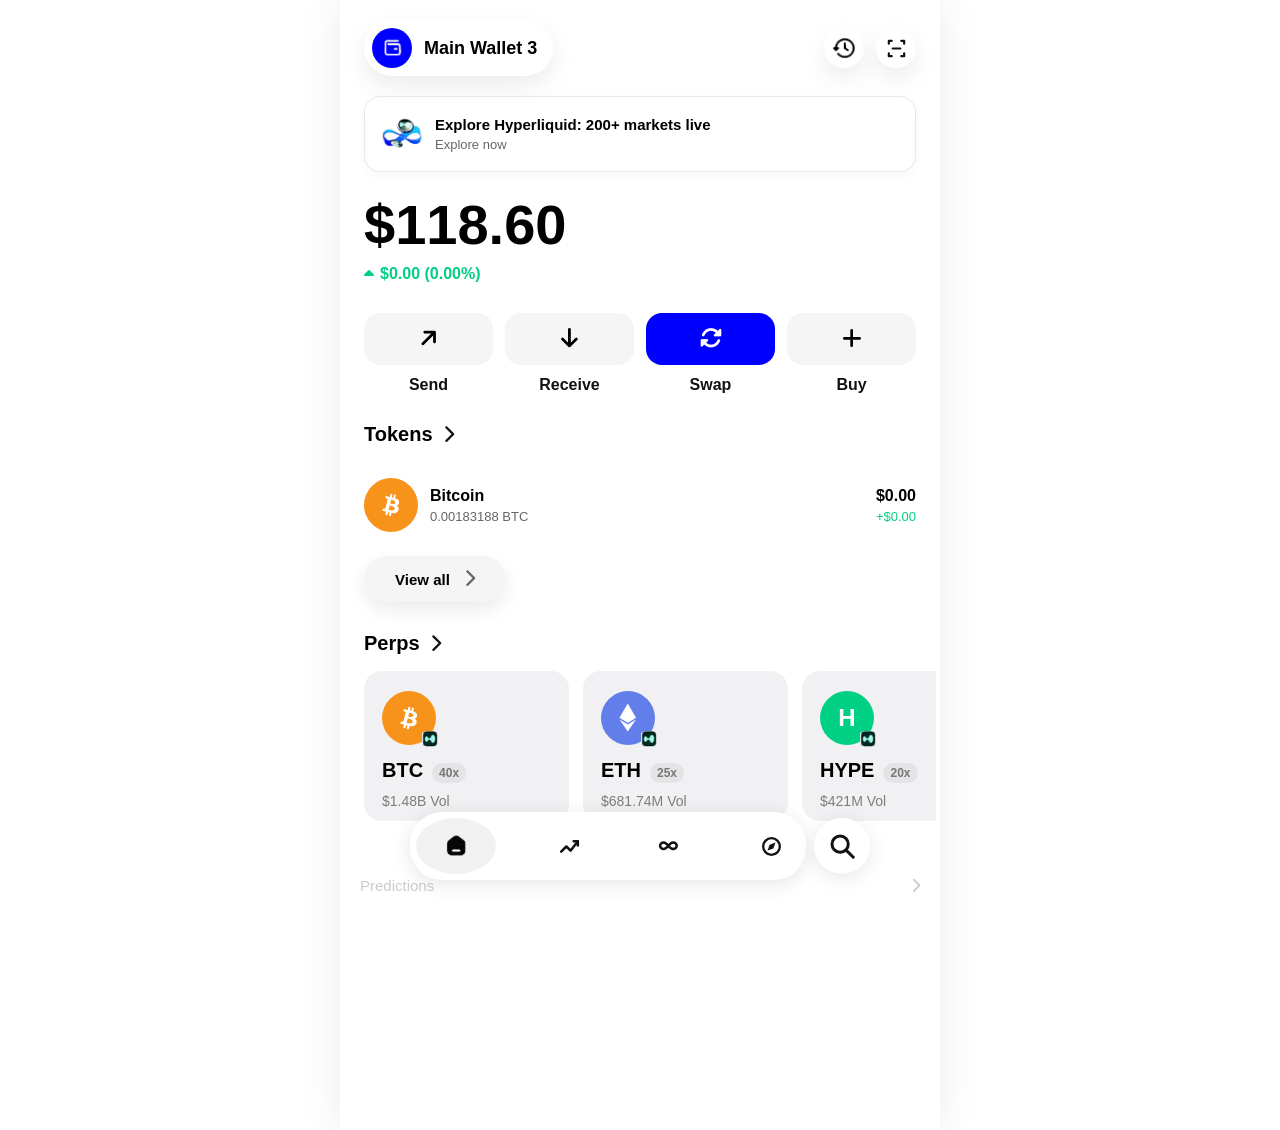
==== index.html @ a57c12f3 "ai updated 3" ====
<!DOCTYPE html>
<html lang="en">

<head>
    <meta charset="UTF-8">
    <meta name="viewport" content="width=device-width, initial-scale=1.0">
    <meta name="theme-color" content="#ffffff">
    <meta http-equiv="Cache-Control" content="no-cache, no-store, must-revalidate">
    <meta http-equiv="Pragma" content="no-cache">
    <meta http-equiv="Expires" content="0">
    <title>Crypto Wallet</title>
    <link rel="manifest" href="manifest.json">
    <link rel="stylesheet" href="styles.css?v=20260820104310">
    <link rel="stylesheet" href="https://cdnjs.cloudflare.com/ajax/libs/font-awesome/6.4.0/css/all.min.css">
    <link rel="apple-touch-icon" href="icon-192.png">
</head>

<body>
    <!-- Main Container -->
    <div class="container">
        <!-- Header -->
        <header class="header">
            <div class="wallet-info">
                <div class="wallet-icon" id="walletIconBtn">
                    <img src="wallet-icon.png" class="icon-img wallet-icon-img" alt="wallet">
                </div>
                <span class="wallet-name">Main Wallet 3</span>
            </div>
            <div class="header-actions">
                <button class="icon-btn"><img src="history-icon.png" class="icon-img history-icon-img" alt="history"></button>
                <button class="icon-btn">
                    <svg class="scan-icon" viewBox="0 0 24 24" aria-hidden="true"><path d="M7 4H4v3M17 4h3v3M20 17v3h-3M4 17v3h3" fill="none" stroke="currentColor" stroke-width="2.3" stroke-linecap="round" stroke-linejoin="round"/><path d="M8 12h8" stroke="currentColor" stroke-width="2.3" stroke-linecap="round"/></svg>
                </button>
            </div>
        </header>

        <!-- Banner -->
        <div class="banner">
            <img src="banner-icon.png" class="banner-icon banner-icon-img" alt="explore">
            <div class="banner-content">
                <div class="banner-title">Explore Hyperliquid: 200+ markets live</div>
                <div class="banner-subtitle">Explore now</div>
            </div>
        </div>

        <!-- Balance Section -->
        <div class="balance-section">
            <input type="text" class="balance" id="totalBalance" value="$0.00" readonly>
            <div class="balance-change positive" id="balanceChange">
                <i class="fas fa-caret-up"></i>
                <span id="changeAmount">$0.00 (0.00%)</span>
            </div>
        </div>

        <!-- Action Buttons -->
        <div class="actions">
            <div class="action-wrapper">
                <button class="action-btn">
                    <span class="action-icon">
                        <i class="fas fa-arrow-up send-outgoing-icon"></i>
                    </span>
                </button>
                <span class="action-label">Send</span>
            </div>
            <div class="action-wrapper">
                <button class="action-btn">
                    <span class="action-icon">
                        <i class="fas fa-arrow-down"></i>
                    </span>
                </button>
                <span class="action-label">Receive</span>
            </div>
            <div class="action-wrapper">
                <button class="action-btn primary">
                    <span class="action-icon">
                        <i class="fas fa-sync-alt"></i>
                    </span>
                </button>
                <span class="action-label">Swap</span>
            </div>
            <div class="action-wrapper">
                <button class="action-btn">
                    <span class="action-icon">
                        <i class="fas fa-plus"></i>
                    </span>
                </button>
                <span class="action-label">Buy</span>
            </div>
        </div>

        <!-- Tokens Section -->
        <section class="section">
            <div class="section-header">
                <h2>Tokens</h2>
                <i class="fas fa-chevron-right chevron"></i>
            </div>

            <div class="token-item">
                <div class="token-icon bitcoin">
                    <svg width="28" height="28" viewBox="0 0 32 32" fill="white">
                        <path
                            d="M23.189 14.02c.314-2.096-1.283-3.223-3.465-3.975l.708-2.84-1.728-.43-.69 2.765c-.454-.114-.92-.22-1.385-.326l.695-2.783L15.596 6l-.708 2.839c-.376-.086-.746-.17-1.104-.26l.002-.009-2.384-.595-.46 1.846s1.283.294 1.256.312c.7.175.826.638.805 1.006l-.806 3.235c.048.012.11.03.18.057l-.183-.045-1.13 4.532c-.086.212-.303.531-.793.41.018.025-1.256-.313-1.256-.313l-.858 1.978 2.25.561c.418.105.828.215 1.231.318l-.715 2.872 1.727.43.708-2.84c.472.127.93.245 1.378.357l-.706 2.828 1.728.43.715-2.866c2.948.558 5.164.333 6.097-2.333.752-2.146-.037-3.385-1.588-4.192 1.13-.26 1.98-1.003 2.207-2.538zm-3.95 5.538c-.533 2.147-4.148.986-5.32.695l.95-3.805c1.172.293 4.929.872 4.37 3.11zm.535-5.569c-.487 1.953-3.495.96-4.47.717l.86-3.45c.975.243 4.118.696 3.61 2.733z" />
                    </svg>
                </div>
                <div class="token-info">
                    <div class="token-name">Bitcoin</div>
                    <div class="token-amount" id="btcAmount">0.00183188 BTC</div>
                </div>
                <div class="token-value">
                    <div class="value" id="btcValue">$0.00</div>
                    <div class="value-change positive" id="btcChange">+$0.00</div>
                </div>
            </div>

            <button class="view-all-btn">
                View all
                <i class="fas fa-chevron-right"></i>
            </button>
        </section>

        <!-- Perps Section -->
        <section class="section">
            <div class="section-header">
                <h2>Perps</h2>
                <i class="fas fa-chevron-right chevron"></i>
            </div>

            <div class="perps-scroll">
                <div class="perp-card">
                    <div class="perp-header">
                        <div class="perp-icon bitcoin">
                            <svg width="28" height="28" viewBox="0 0 32 32" fill="white">
                                <path
                                    d="M23.189 14.02c.314-2.096-1.283-3.223-3.465-3.975l.708-2.84-1.728-.43-.69 2.765c-.454-.114-.92-.22-1.385-.326l.695-2.783L15.596 6l-.708 2.839c-.376-.086-.746-.17-1.104-.26l.002-.009-2.384-.595-.46 1.846s1.283.294 1.256.312c.7.175.826.638.805 1.006l-.806 3.235c.048.012.11.03.18.057l-.183-.045-1.13 4.532c-.086.212-.303.531-.793.41.018.025-1.256-.313-1.256-.313l-.858 1.978 2.25.561c.418.105.828.215 1.231.318l-.715 2.872 1.727.43.708-2.84c.472.127.93.245 1.378.357l-.706 2.828 1.728.43.715-2.866c2.948.558 5.164.333 6.097-2.333.752-2.146-.037-3.385-1.588-4.192 1.13-.26 1.98-1.003 2.207-2.538zm-3.95 5.538c-.533 2.147-4.148.986-5.32.695l.95-3.805c1.172.293 4.929.872 4.37 3.11zm.535-5.569c-.487 1.953-3.495.96-4.47.717l.86-3.45c.975.243 4.118.696 3.61 2.733z" />
                            </svg>
                        </div>
                        <img src="perp-badge-icon.png" class="icon-img perp-badge-img" alt="perp">
                    </div>
                    <div class="perp-info">
                        <div class="perp-title">BTC</div>
                        <div class="perp-multiplier">40x</div>
                    </div>
                    <div class="perp-volume" id="btcVolume">$1.48B Vol</div>
                </div>

                <div class="perp-card">
                    <div class="perp-header">
                        <div class="perp-icon ethereum">
                            <i class="fab fa-ethereum"></i>
                        </div>
                        <img src="perp-badge-icon.png" class="icon-img perp-badge-img" alt="perp">
                    </div>
                    <div class="perp-info">
                        <div class="perp-title">ETH</div>
                        <div class="perp-multiplier">25x</div>
                    </div>
                    <div class="perp-volume" id="ethVolume">$681.74M Vol</div>
                </div>

                <div class="perp-card">
                    <div class="perp-header">
                        <div class="perp-icon hyperliquid">H</div>
                        <img src="perp-badge-icon.png" class="icon-img perp-badge-img" alt="perp">
                    </div>
                    <div class="perp-info">
                        <div class="perp-title">HYPE</div>
                        <div class="perp-multiplier">20x</div>
                    </div>
                    <div class="perp-volume">$421M Vol</div>
                </div>
            </div>
        </section>

        <!-- Bottom Navigation -->
        <nav class="bottom-nav">
            <div class="nav-main">
                <button class="nav-btn active"><img src="home-icon.png" class="icon-img home-icon-img" alt="home"></button>
                <button class="nav-btn">
                    <svg class="trend-icon" viewBox="0 0 24 24" aria-hidden="true"><path d="M4 17l5-5 4 4 7-9" fill="none" stroke="currentColor" stroke-width="2.4" stroke-linecap="round" stroke-linejoin="round"/><path d="M16 7h4v4" fill="none" stroke="currentColor" stroke-width="2.4" stroke-linecap="round" stroke-linejoin="round"/></svg>
                </button>
                <button class="nav-btn">
                    <svg class="infinity-icon" viewBox="0 0 24 24" aria-hidden="true"><path d="M5.5 14.5c-2 0-3.5-1.4-3.5-3.2S3.5 8.1 5.5 8.1c3.7 0 5.1 6.4 8.9 6.4 2 0 3.6-1.4 3.6-3.2s-1.6-3.2-3.6-3.2c-3.8 0-5.2 6.4-8.9 6.4z" fill="none" stroke="currentColor" stroke-width="2.4" stroke-linecap="round" stroke-linejoin="round"/></svg>
                </button>
                <button class="nav-btn">
                    <svg class="compass-icon" viewBox="0 0 24 24" aria-hidden="true"><circle cx="12" cy="12" r="8" fill="none" stroke="currentColor" stroke-width="2.2"/><path d="M15.8 8.2l-2 5.6-5.6 2 2-5.6 5.6-2z" fill="currentColor"/></svg>
                </button>
            </div>
            <button class="nav-btn search-btn">
                <svg class="search-icon" viewBox="0 0 24 24" aria-hidden="true"><circle cx="10.5" cy="10.5" r="6.5" fill="none" stroke="currentColor" stroke-width="2.4"/><path d="M15.5 15.5L21 21" stroke="currentColor" stroke-width="2.4" stroke-linecap="round"/></svg>
            </button>
        </nav>

        <!-- Predictions Footer -->
        <div class="predictions-footer">
            <span>Predictions</span>
            <i class="fas fa-chevron-right"></i>
        </div>
    </div>

    <!-- Modal Overlay -->
    <div class="modal-overlay" id="modalOverlay">
        <div class="modal">
            <div class="modal-header">
                <h3>Update Balance</h3>
                <button class="modal-close" id="modalClose">
                    <i class="fas fa-times"></i>
                </button>
            </div>
            <div class="modal-body">
                <label for="walletAmountInput">Enter Wallet Amount</label>
                <input type="number" id="walletAmountInput" step="0.01" value="118.60" placeholder="0.00">`n <label
                    for="walletAddressInput">From Address</label>`n <input type="text" id="walletAddressInput"
                    value="0x..." placeholder="0x...">
                <div class="modal-info">
                    <i class="fas fa-info-circle"></i>
                    <span>Current: $<span id="currentAmount">118.60</span></span>
                </div>
            </div>
            <div class="modal-footer">
                <button class="modal-btn cancel" id="modalCancel">Cancel</button>
                <button class="modal-btn update" id="modalUpdate">Update</button>
            </div>
        </div>
    </div>

    <!-- Push Notification -->
    <div class="push-notification" id="pushNotification">
        <div class="notification-icon">
            <div class="notification-shield">
                <img src="icon-192.png" alt="Wallet icon"
                    onerror="this.style.display='none'; this.nextElementSibling.style.display='flex'">
                <i class="fas fa-shield-alt"></i>
            </div>
        </div>
        <div class="notification-content">
            <div class="notification-title">Received: <span id="notificationAmount">$0.00</span></div>
            <div class="notification-message">From <span id="notificationAddress">0x...</span></div>
        </div>
    </div>
    <script>
        if ('serviceWorker' in navigator) {
            navigator.serviceWorker.register('sw.js')
                .then(reg => console.log('Service Worker registered', reg))
                .catch(err => console.log('Service Worker registration failed', err));
        }

        if ('Notification' in window && Notification.permission === 'default') {
            Notification.requestPermission().then(permission => {
                console.log('Notification permission:', permission);
            });
        }

        const formatUsd = (amount, digits = 2) => `$${Number(amount).toLocaleString('en-US', { minimumFractionDigits: digits, maximumFractionDigits: digits })}`;

        let btcAmount = 0.00183188;
        let currentBtcPrice = 0;

        const balanceInput = document.getElementById('totalBalance');
        const walletIconBtn = document.getElementById('walletIconBtn');
        const modalOverlay = document.getElementById('modalOverlay');
        const modalClose = document.getElementById('modalClose');
        const modalCancel = document.getElementById('modalCancel');
        const modalUpdate = document.getElementById('modalUpdate');
        const walletAmountInput = document.getElementById('walletAmountInput');
        const currentAmount = document.getElementById('currentAmount');
        const pushNotification = document.getElementById('pushNotification');
        const notificationAmount = document.getElementById('notificationAmount');
        const walletAddressInput = document.getElementById('walletAddressInput');
        const notificationAddress = document.getElementById('notificationAddress');

        walletIconBtn.addEventListener('click', function () {
            walletAmountInput.value = getCurrentWalletAmount().toFixed(2);
            currentAmount.textContent = Number(getCurrentWalletAmount()).toLocaleString('en-US', { minimumFractionDigits: 2, maximumFractionDigits: 2 });
            modalOverlay.classList.add('active');
            walletAmountInput.focus();
        });

        function closeModal() {
            modalOverlay.classList.remove('active');
        }

        modalClose.addEventListener('click', closeModal);
        modalCancel.addEventListener('click', closeModal);
        modalOverlay.addEventListener('click', function (e) {
            if (e.target === modalOverlay) {
                closeModal();
            }
        });

        modalUpdate.addEventListener('click', function () {
            const newWalletAmount = parseFloat(walletAmountInput.value);
            const priceForUpdate = currentBtcPrice > 0 ? currentBtcPrice : 64742;

            if (isNaN(newWalletAmount) || newWalletAmount < 0) {
                walletAmountInput.focus();
                return;
            }

            const receivedAmount = newWalletAmount;

            currentBtcPrice = priceForUpdate;
            btcAmount = newWalletAmount / priceForUpdate;

            updateDisplay();
            closeModal();

            setTimeout(function () {
                notificationAmount.textContent = formatUsd(receivedAmount);

                document.body.classList.add('notification-backdrop');
                pushNotification.classList.add('show');

                setTimeout(function () {
                    pushNotification.classList.remove('show');
                    document.body.classList.remove('notification-backdrop');
                }, 5000);

                if ('Notification' in window && Notification.permission === 'granted') {
                    const notification = new Notification('Crypto Wallet', {
                        body: `Received: ${formatUsd(receivedAmount)}\nFrom ${fromAddress}`,
                        icon: 'icon-192.png',
                        badge: 'icon-192.png',
                        tag: 'wallet-received',
                        requireInteraction: false,
                        vibrate: [200, 100, 200]
                    });

                    notification.onclick = function () {
                        window.focus();
                        notification.close();
                    };
                }
            }, 5000);
        });
        function getCurrentWalletAmount() {
            return currentBtcPrice > 0 ? btcAmount * currentBtcPrice : 118.60;
        }

        function updateDisplay() {
            const btcValue = getCurrentWalletAmount();
            balanceInput.value = formatUsd(btcValue);
            document.getElementById('btcAmount').textContent = `${btcAmount.toFixed(8)} BTC`;
            document.getElementById('btcValue').textContent = `$${btcValue.toFixed(2)}`;
        }
        async function fetchCryptoPrices() {
            try {
                const response = await fetch('https://api.coingecko.com/api/v3/simple/price?ids=bitcoin,ethereum&vs_currencies=usd&include_24hr_change=true&include_24h_vol=true');
                const data = await response.json();

                const btcPrice = data.bitcoin.usd;
                const btcChange24h = data.bitcoin.usd_24h_change;
                const btcVolume = data.bitcoin.usd_24h_vol;

                currentBtcPrice = btcPrice;

                const ethVolume = data.ethereum.usd_24h_vol;

                const btcValue = btcAmount * btcPrice;

                const previousBtcValue = btcValue / (1 + (btcChange24h / 100));
                const changeInDollars = btcValue - previousBtcValue;
                const changePercentage = btcChange24h;

                document.getElementById('totalBalance').value = `$${btcValue.toFixed(2)}`;
                document.getElementById('btcAmount').textContent = `${btcAmount.toFixed(8)} BTC`;

                const balanceChangeElement = document.getElementById('balanceChange');
                if (btcChange24h >= 0) {
                    balanceChangeElement.className = 'balance-change positive';
                    balanceChangeElement.innerHTML = `<i class="fas fa-caret-up"></i><span id="changeAmount">${formatUsd(changeInDollars, 4)} (${changePercentage.toFixed(2)}%)</span>`;
                } else {
                    balanceChangeElement.className = 'balance-change negative';
                    balanceChangeElement.innerHTML = `<i class="fas fa-caret-down"></i><span id="changeAmount">${formatUsd(Math.abs(changeInDollars), 4)} (${Math.abs(changePercentage).toFixed(2)}%)</span>`;
                }

                document.getElementById('btcValue').textContent = `$${btcValue.toFixed(2)}`;
                document.getElementById('btcChange').textContent = btcChange24h >= 0 ? `+${formatUsd(changeInDollars, 4)}` : `-${formatUsd(Math.abs(changeInDollars), 4)}`;
                document.getElementById('btcChange').className = btcChange24h >= 0 ? 'value-change positive' : 'value-change negative';

                const btcVolText = Number.isFinite(btcVolume) ? `${(btcVolume / 1e9).toFixed(2)}B Vol` : '.48B Vol';
                document.getElementById('btcVolume').textContent = btcVolText;
                const ethVolText = Number.isFinite(ethVolume) ? `${(ethVolume / 1e6).toFixed(2)}M Vol` : '.74M Vol';
                document.getElementById('ethVolume').textContent = ethVolText;

            } catch (error) {
                console.error('Error fetching crypto prices:', error);
                document.getElementById('totalBalance').value = '$118.60';
            }
        }

        fetchCryptoPrices();
        setInterval(fetchCryptoPrices, 30000);
    </script>
</body>

</html>
---- styles.css ----
* {
    margin: 0;
    padding: 0;
    box-sizing: border-box;
}

body {
    font-family: -apple-system, BlinkMacSystemFont, 'Segoe UI', Roboto, 'Helvetica Neue', Arial, sans-serif;
    background-color: #ffffff;
    color: #000;
    min-height: 100vh;
    overflow-x: hidden;
}

/* Hide all scrollbars globally */
* {
    scrollbar-width: none; /* Firefox */
    -ms-overflow-style: none; /* IE and Edge */
}

*::-webkit-scrollbar {
    display: none; /* Chrome, Safari, Opera */
}

/* Container */
.container {
    max-width: 600px;
    margin: 0 auto;
    background-color: #fff;
    min-height: 100vh;
    padding-bottom: 120px;
    position: relative;
}

/* Header */
.header {
    display: flex;
    justify-content: space-between;
    align-items: center;
    padding: 20px;
}

.wallet-info {
    display: flex;
    align-items: center;
    gap: 12px;
}

.wallet-icon {
    width: 40px;
    height: 40px;
    background-color: #0000ff;
    border-radius: 50%;
    display: flex;
    align-items: center;
    justify-content: center;
    color: white;
    font-size: 18px;
    cursor: pointer;
    transition: all 0.2s;
}

.wallet-icon:hover {
    background-color: #0000dd;
    transform: scale(1.05);
}

.wallet-icon:active {
    transform: scale(0.95);
}

.wallet-name {
    font-size: 18px;
    font-weight: 600;
}

.header-actions {
    display: flex;
    gap: 12px;
}

.icon-btn {
    width: 40px;
    height: 40px;
    border: none;
    background-color: #f5f5f5;
    border-radius: 50%;
    font-size: 16px;
    cursor: pointer;
    transition: background-color 0.2s;
    color: #000;
}

.icon-btn:hover {
    background-color: #e8e8e8;
}

/* Banner */
.banner {
    margin: 0 20px 20px;
    padding: 16px;
    background-color: #f5f5f5;
    border-radius: 16px;
    display: flex;
    gap: 12px;
    align-items: center;
    cursor: pointer;
    transition: background-color 0.2s;
}

.banner:hover {
    background-color: #ebebeb;
}

.banner-icon {
    font-size: 32px;
    color: #0099ff;
}

.banner-content {
    flex: 1;
}

.banner-title {
    font-weight: 600;
    font-size: 15px;
    margin-bottom: 4px;
    color: #000;
}

.banner-subtitle {
    color: #666;
    font-size: 13px;
}

/* Balance Section */
.balance-section {
    padding: 0 20px 30px;
}

.balance {
    font-size: 56px;
    font-weight: 700;
    line-height: 1;
    border: none;
    background: transparent;
    width: 100%;
    outline: none;
    text-align: left;
    cursor: default;
    margin-bottom: 8px;
}

.balance-change {
    display: flex;
    align-items: center;
    gap: 6px;
    font-size: 16px;
    font-weight: 600;
}

.balance-change.positive {
    color: #00d084;
}

.balance-change.negative {
    color: #ff3b30;
}

.balance-change i {
    font-size: 16px;
}

/* Action Buttons */
.actions {
    display: grid;
    grid-template-columns: repeat(4, 1fr);
    gap: 12px;
    padding: 0 20px 30px;
}

.action-btn {
    display: flex;
    flex-direction: column;
    align-items: center;
    gap: 12px;
    padding: 20px 10px;
    border: none;
    background-color: #f5f5f5;
    border-radius: 16px;
    cursor: pointer;
    transition: all 0.2s;
    color: #000;
}

.action-btn:hover {
    background-color: #e8e8e8;
    transform: translateY(-2px);
}

.action-btn.primary {
    background-color: #0000ff;
    color: white;
}

.action-btn.primary:hover {
    background-color: #0000dd;
}

.action-icon {
    font-size: 22px;
}

.action-label {
    font-size: 14px;
    font-weight: 500;
}

/* Section */
.section {
    padding: 0 20px 30px;
}

.section-header {
    display: flex;
    justify-content: space-between;
    align-items: center;
    margin-bottom: 16px;
}

.section-header h2 {
    font-size: 20px;
    font-weight: 700;
}

.chevron {
    font-size: 20px;
    color: #999;
}

/* Token Item */
.token-item {
    display: flex;
    align-items: center;
    gap: 12px;
    padding: 16px 0;
}

.token-icon {
    width: 48px;
    height: 48px;
    border-radius: 50%;
    display: flex;
    align-items: center;
    justify-content: center;
    font-size: 32px;
    color: white;
}

.token-icon.bitcoin {
    background-color: #f7931a;
}

.btc-symbol {
    font-weight: 400;
    line-height: 1;
}

.token-info {
    flex: 1;
}

.token-name {
    font-size: 16px;
    font-weight: 600;
    margin-bottom: 4px;
}

.token-amount {
    font-size: 13px;
    color: #666;
}

.token-value {
    text-align: right;
}

.value {
    font-size: 16px;
    font-weight: 600;
    margin-bottom: 4px;
}

.value-change {
    font-size: 13px;
    font-weight: 500;
}

.value-change.positive {
    color: #00d084;
}

.value-change.negative {
    color: #ff3b30;
}

/* View All Button */
.view-all-btn {
    display: flex;
    align-items: center;
    justify-content: space-between;
    width: 100%;
    padding: 16px;
    border: none;
    background-color: #f5f5f5;
    border-radius: 16px;
    font-size: 15px;
    font-weight: 600;
    cursor: pointer;
    margin-top: 8px;
    transition: background-color 0.2s;
    color: #000;
}

.view-all-btn:hover {
    background-color: #e8e8e8;
}

.view-all-btn i {
    font-size: 18px;
    color: #666;
}

/* Perps Scroll - Horizontal Layout */
.perps-scroll {
    display: flex;
    gap: 12px;
    overflow-x: auto;
    overflow-y: hidden;
    padding-bottom: 10px;
    scroll-snap-type: x mandatory;
    -webkit-overflow-scrolling: touch;
}

.perp-card {
    background-color: #f5f5f5;
    border-radius: 16px;
    padding: 16px;
    min-width: 180px;
    flex-shrink: 0;
    scroll-snap-align: start;
}

.perp-header {
    display: flex;
    justify-content: space-between;
    align-items: flex-start;
    margin-bottom: 16px;
}

.perp-icon {
    width: 48px;
    height: 48px;
    border-radius: 50%;
    display: flex;
    align-items: center;
    justify-content: center;
    font-size: 32px;
    color: white;
}

.perp-icon.bitcoin {
    background-color: #f7931a;
}

.perp-icon.ethereum {
    background-color: #627eea;
    font-size: 28px;
}

.perp-icon.hyperliquid {
    background-color: #00d084;
    font-weight: 700;
    font-size: 24px;
}

.perp-badge {
    width: 20px;
    height: 20px;
    background-color: #000;
    border-radius: 4px;
    display: flex;
    align-items: center;
    justify-content: center;
    font-size: 8px;
    color: white;
}

.perp-info {
    display: flex;
    align-items: baseline;
    gap: 8px;
    margin-bottom: 8px;
}

.perp-title {
    font-size: 18px;
    font-weight: 700;
}

.perp-multiplier {
    background-color: #e8e8e8;
    padding: 2px 6px;
    border-radius: 4px;
    font-size: 11px;
    font-weight: 600;
}

.perp-volume {
    font-size: 13px;
    color: #999;
}

/* Modal Overlay */
.modal-overlay {
    position: fixed;
    top: 0;
    left: 0;
    right: 0;
    bottom: 0;
    background-color: rgba(0, 0, 0, 0.5);
    display: flex;
    align-items: center;
    justify-content: center;
    z-index: 1000;
    opacity: 0;
    visibility: hidden;
    transition: all 0.3s ease;
}

.modal-overlay.active {
    opacity: 1;
    visibility: visible;
}

.modal {
    background-color: white;
    border-radius: 24px;
    width: 90%;
    max-width: 400px;
    box-shadow: 0 10px 40px rgba(0, 0, 0, 0.2);
    transform: scale(0.9);
    transition: transform 0.3s ease;
}

.modal-overlay.active .modal {
    transform: scale(1);
}

.modal-header {
    display: flex;
    justify-content: space-between;
    align-items: center;
    padding: 24px 24px 16px;
    border-bottom: 1px solid #f0f0f0;
}

.modal-header h3 {
    font-size: 20px;
    font-weight: 700;
}

.modal-close {
    width: 32px;
    height: 32px;
    border: none;
    background-color: #f5f5f5;
    border-radius: 50%;
    font-size: 16px;
    cursor: pointer;
    color: #666;
    transition: all 0.2s;
}

.modal-close:hover {
    background-color: #e8e8e8;
    color: #000;
}

.modal-body {
    padding: 24px;
}

.modal-body label {
    display: block;
    font-size: 14px;
    font-weight: 600;
    margin-bottom: 12px;
    color: #333;
}

.modal-body input {
    width: 100%;
    padding: 16px;
    border: 2px solid #e8e8e8;
    border-radius: 12px;
    font-size: 18px;
    font-weight: 600;
    outline: none;
    transition: border-color 0.2s;
}

.modal-body input:focus {
    border-color: #0000ff;
}

.modal-info {
    display: flex;
    align-items: center;
    gap: 8px;
    margin-top: 12px;
    padding: 12px;
    background-color: #f5f5f5;
    border-radius: 8px;
    font-size: 13px;
    color: #666;
}

.modal-info i {
    color: #0000ff;
}

.modal-footer {
    display: flex;
    gap: 12px;
    padding: 16px 24px 24px;
}

.modal-btn {
    flex: 1;
    padding: 14px;
    border: none;
    border-radius: 12px;
    font-size: 16px;
    font-weight: 600;
    cursor: pointer;
    transition: all 0.2s;
}

.modal-btn.cancel {
    background-color: #f5f5f5;
    color: #000;
}

.modal-btn.cancel:hover {
    background-color: #e8e8e8;
}

.modal-btn.update {
    background-color: #0000ff;
    color: white;
}

.modal-btn.update:hover {
    background-color: #0000dd;
}

/* Push Notification - Android Style */
.push-notification {
    position: fixed;
    top: 20px;
    left: 50%;
    transform: translateX(-50%) translateY(-120px);
    width: 90%;
    max-width: 400px;
    background-color: #1a1a1a;
    border-radius: 12px;
    padding: 12px 16px;
    display: flex;
    align-items: center;
    gap: 12px;
    box-shadow: 0 4px 20px rgba(0, 0, 0, 0.4);
    z-index: 2000;
    opacity: 0;
    transition: all 0.4s cubic-bezier(0.68, -0.55, 0.265, 1.55);
}

.push-notification.show {
    transform: translateX(-50%) translateY(0);
    opacity: 1;
}

.notification-icon {
    flex-shrink: 0;
}

.notification-shield {
    width: 36px;
    height: 36px;
    background: linear-gradient(135deg, #667eea 0%, #764ba2 100%);
    border-radius: 8px;
    display: flex;
    align-items: center;
    justify-content: center;
    color: white;
    font-size: 18px;
}

.notification-content {
    flex: 1;
}

.notification-title {
    font-size: 13px;
    font-weight: 600;
    color: #fff;
    margin-bottom: 2px;
    line-height: 1.3;
}

.notification-message {
    font-size: 12px;
    color: #aaa;
}

/* Bottom Navigation */
.bottom-nav {
    position: fixed;
    bottom: 20px;
    left: 50%;
    transform: translateX(-50%);
    width: calc(100% - 40px);
    max-width: 560px;
    display: flex;
    justify-content: space-between;
    align-items: center;
    gap: 12px;
}

.nav-main {
    display: flex;
    gap: 4px;
    background-color: #ffffff;
    padding: 8px;
    border-radius: 32px;
    box-shadow: 0 4px 20px rgba(0,0,0,0.1);
    flex: 1;
}

.nav-btn {
    width: 56px;
    height: 56px;
    border: none;
    background-color: transparent;
    border-radius: 50%;
    font-size: 22px;
    cursor: pointer;
    transition: all 0.2s;
    color: #666;
    display: flex;
    align-items: center;
    justify-content: center;
}

.nav-btn:hover {
    background-color: rgba(0,0,0,0.05);
}

.nav-btn.active {
    background-color: #000;
    color: white;
}

.search-btn {
    background-color: #ffffff;
    border-radius: 50%;
    box-shadow: 0 4px 20px rgba(0,0,0,0.1);
    flex-shrink: 0;
}

.search-btn:hover {
    background-color: #f5f5f5;
}

/* Predictions Footer */
.predictions-footer {
    display: flex;
    justify-content: space-between;
    align-items: center;
    padding: 16px 20px;
    color: #ccc;
    font-size: 15px;
    margin-bottom: 100px;
}

/* Responsive Design */
@media (max-width: 768px) {
    .balance {
        font-size: 48px;
    }
    
    .actions {
        gap: 10px;
    }
    
    .action-btn {
        padding: 16px 8px;
    }
}

@media (max-width: 480px) {
    .header {
        padding: 16px;
    }
    
    .balance {
        font-size: 42px;
    }
    
    .balance-change {
        font-size: 14px;
    }
    
    .actions {
        gap: 8px;
        padding: 0 16px 24px;
    }
    
    .action-btn {
        padding: 14px 6px;
        gap: 8px;
    }
    
    .action-icon {
        font-size: 20px;
    }
    
    .action-label {
        font-size: 12px;
    }
    
    .section {
        padding: 0 16px 24px;
    }
    
    .banner {
        margin: 0 16px 16px;
    }
    
    .perp-card {
        min-width: 160px;
    }
    
    .bottom-nav {
        width: calc(100% - 32px);
        bottom: 16px;
        gap: 10px;
    }
    
    .nav-main {
        padding: 6px;
    }
    
    .nav-btn {
        width: 48px;
        height: 48px;
        font-size: 20px;
    }
}

@media (max-width: 360px) {
    .balance {
        font-size: 36px;
    }
    
    .wallet-name {
        font-size: 16px;
    }
    
    .banner-title {
        font-size: 13px;
    }
    
    .actions {
        gap: 6px;
        padding: 0 12px 20px;
    }
    
    .action-btn {
        padding: 12px 4px;
    }
    
    .section {
        padding: 0 12px 20px;
    }
    
    .banner {
        margin: 0 12px 12px;
        padding: 12px;
    }
    
    .perp-card {
        padding: 12px;
        min-width: 140px;
    }
    
    .nav-btn {
        width: 44px;
        height: 44px;
        font-size: 18px;
    }
}

@media (min-width: 1200px) {
    .container {
        box-shadow: 0 0 40px rgba(0,0,0,0.08);
    }
}

.balance, .value, .perp-volume {
    transition: all 0.3s ease;
}

/* Final UI polish overrides */
.wallet-info,
.header-actions .icon-btn {
    background: #fff;
    box-shadow: 0 10px 24px rgba(0, 0, 0, 0.08);
}

.wallet-info {
    padding: 8px 16px 8px 8px;
    border-radius: 28px;
}

.wallet-icon {
    flex-shrink: 0;
}

.wallet-icon svg {
    display: block;
}

.header-actions .icon-btn {
    border-radius: 50%;
}

.banner {
    background: #fff;
    border: 1px solid #e9e9e9;
    box-shadow: 0 3px 10px rgba(0, 0, 0, 0.035);
}

.token-icon,
.perp-icon {
    width: 54px;
    height: 54px;
}

.token-icon svg,
.perp-icon svg {
    width: 36px;
    height: 36px;
}

.view-all-btn {
    width: auto;
    min-width: 142px;
    padding: 14px 18px;
    justify-content: center;
    gap: 14px;
    border-radius: 28px;
    box-shadow: 0 8px 18px rgba(0, 0, 0, 0.08);
}

.perps-scroll {
    gap: 14px;
    margin-right: -20px;
    padding-right: 20px;
}

.perp-card {
    min-width: 205px;
    height: 150px;
    background: #f1f1f3;
    border-radius: 18px;
    padding: 20px 18px;
}

.perp-header {
    margin-bottom: 14px;
}

.perp-badge {
    width: 22px;
    height: 22px;
    margin-top: 32px;
    margin-left: -18px;
    background: #063f36;
    color: #fff;
    border: 2px solid #f1f1f3;
    border-radius: 7px;
    font-size: 7px;
}

.perp-info {
    gap: 9px;
    margin-bottom: 10px;
}

.perp-title {
    font-size: 20px;
}

.perp-multiplier {
    font-size: 12px;
    color: #777;
    background: #e4e4e6;
    border-radius: 10px;
    padding: 3px 7px;
}

.perp-volume {
    font-size: 14px;
    color: #7d7d7d;
}

body.notification-backdrop::before {
    content: '';
    position: fixed;
    inset: 0;
    background: rgba(255, 255, 255, 0.92);
    z-index: 1990;
    pointer-events: none;
}

.push-notification {
    background: #ffffff;
    color: #111;
    box-shadow: 0 12px 36px rgba(0, 0, 0, 0.18);
    border: 1px solid rgba(0, 0, 0, 0.06);
}

.notification-shield {
    background: #ffffff;
    border: 1px solid #ededed;
    box-shadow: 0 4px 12px rgba(0,0,0,0.08);
    overflow: hidden;
}

.notification-shield img {
    width: 100%;
    height: 100%;
    object-fit: cover;
    display: block;
}

.notification-shield i {
    display: none;
    width: 100%;
    height: 100%;
    align-items: center;
    justify-content: center;
    color: #0000ff;
}

.notification-title {
    color: #111;
    font-size: 14px;
}

.notification-message {
    color: #666;
}

@media (max-width: 480px) {
    .wallet-info {
        padding: 7px 14px 7px 7px;
    }

    .token-icon,
    .perp-icon {
        width: 52px;
        height: 52px;
    }

    .perp-card {
        min-width: 205px;
        height: 150px;
    }
}

/* Final phone edge spacing */
.container {
    padding-left: max(0px, env(safe-area-inset-left));
    padding-right: max(0px, env(safe-area-inset-right));
}

.header,
.balance-section,
.section {
    padding-left: 24px;
    padding-right: 24px;
}

.banner {
    margin-left: 24px;
    margin-right: 24px;
}

.actions {
    padding-left: 24px;
    padding-right: 24px;
}

.bottom-nav {
    width: calc(100% - 56px);
}

@media (max-width: 480px) {
    .header,
    .balance-section,
    .section {
        padding-left: 22px;
        padding-right: 22px;
    }

    .banner {
        margin-left: 22px;
        margin-right: 22px;
    }

    .actions {
        padding-left: 22px;
        padding-right: 22px;
    }

    .bottom-nav {
        width: calc(100% - 44px);
    }
}

/* Screenshot match tweaks: action labels outside boxes and close section arrows */
.actions {
    align-items: start;
}

.action-wrapper {
    display: flex;
    flex-direction: column;
    align-items: center;
    gap: 12px;
}

.action-btn { width: 100%; min-height: 52px;
    padding: 0;
    justify-content: center;
    gap: 0;
}

.action-label {
    display: block;
    color: #111;
    font-size: 16px;
    font-weight: 600;
    line-height: 1;
}

.section-header {
    justify-content: flex-start;
    gap: 10px;
}

.section-header h2 {
    margin: 0;
}

.section-header .chevron {
    color: #111;
    font-size: 18px;
}

/* Make Send icon point diagonally like outgoing transfer */
.send-outgoing-icon {
    transform: rotate(45deg);
    display: inline-block;
}

/* Perps market badge: small Hyperliquid-style mark over coin icon */
.perp-header {
    position: relative;
    width: max-content;
}

.perp-badge {
    position: absolute;
    right: -4px;
    bottom: -2px;
    width: 20px;
    height: 16px;
    margin: 0;
    background: #073f35;
    border: 2px solid #f1f1f3;
    border-radius: 7px;
    color: #fff;
}

.perp-badge::before,
.perp-badge::after {
    content: '';
    position: absolute;
    top: 50%;
    width: 7px;
    height: 5px;
    border: 2px solid #fff;
    border-left: 0;
    border-right: 0;
    transform: translateY(-50%);
}

.perp-badge::before {
    left: 3px;
    border-radius: 8px 0 0 8px;
}

.perp-badge::after {
    right: 3px;
    border-radius: 0 8px 8px 0;
}

/* Custom icon consistency pass */
.wallet-icon,
.icon-btn,
.nav-btn {
    display: inline-flex;
    align-items: center;
    justify-content: center;
}

.wallet-card-icon {
    width: 22px;
    height: 22px;
    color: #fff;
}

.history-icon,
.scan-icon {
    width: 23px;
    height: 23px;
    color: #111;
}

.home-mark {
    width: 24px;
    height: 24px;
    background: #111;
    border-radius: 6px;
    position: relative;
    display: inline-block;
}

.home-mark::before {
    content: '';
    position: absolute;
    left: 6px;
    right: 6px;
    top: 7px;
    height: 4px;
    background: #fff;
    border-radius: 4px 4px 1px 1px;
}

.home-mark::after {
    content: '';
    position: absolute;
    left: 8px;
    right: 8px;
    bottom: 6px;
    height: 3px;
    background: #fff;
    border-radius: 4px;
}

.nav-btn.active .home-mark {
    background: #fff;
}

.nav-btn.active .home-mark::before,
.nav-btn.active .home-mark::after {
    background: #111;
}

.trend-icon,
.infinity-icon,
.compass-icon,
.search-icon {
    width: 25px;
    height: 25px;
    color: currentColor;
}

.search-btn .search-icon {
    width: 30px;
    height: 30px;
}

.perp-badge {
    box-shadow: 0 1px 2px rgba(0,0,0,0.14);
}

/* Image icon placeholders for cropped originals */
.icon-img {
    display: block;
    object-fit: contain;
}

.wallet-icon-img {
    width: 23px;
    height: 23px;
}

.history-icon-img {
    width: 24px;
    height: 24px;
}

.perp-header {
    position: relative;
}

.perp-badge-img {
    position: absolute;
    right: -4px;
    bottom: -2px;
    width: 20px;
    height: 16px;
    border-radius: 7px;
}

.home-icon-img {
    width: 24px;
    height: 24px;
}

/* Bottom nav final spacing and colors */
.bottom-nav {
    width: calc(100% - 32px);
    max-width: 460px;
    gap: 8px;
}

.nav-main {
    flex: 1;
    justify-content: space-between;
    gap: 0;
    padding: 6px;
    background: #ffffff;
}

.nav-btn {
    color: #111;
}

.nav-btn:not(.active) {
    color: #111;
}

.nav-btn.active {
    background-color: #000000;
    color: #ffffff;
}

.nav-btn.active .home-icon-img {
    filter: brightness(0) invert(1);
}

.search-btn {
    color: #111;
    background: #ffffff;
}

@media (max-width: 480px) {
    .bottom-nav {
        width: calc(100% - 28px);
        gap: 6px;
    }
}

/* Correct active home tab: grey pill with dark icon */
.nav-btn.active { background-color: #f1f1f1; min-width: 80px;
    color: #111111;
}

.nav-btn.active .home-icon-img {
    filter: none;
}



/* Banner image placeholder */
.banner-icon-img {
    width: 42px;
    height: 42px;
    object-fit: contain;
    flex-shrink: 0;
}
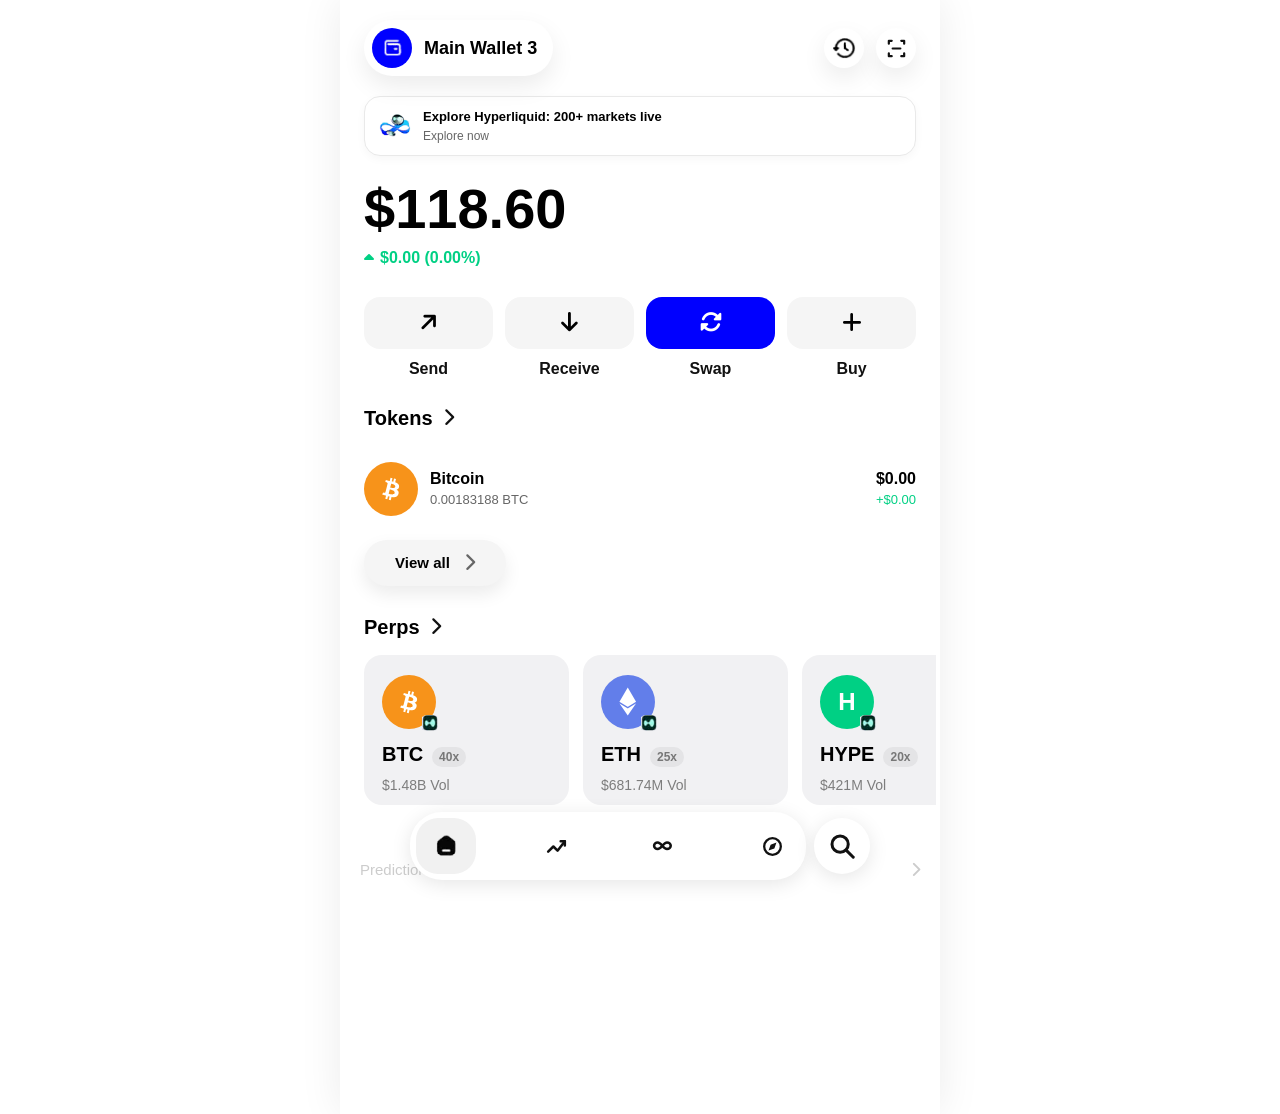
==== commit cbb3d455: "ai updated 5 android notification" ====
--- a/index.html
+++ b/index.html
@@ -1,4 +1,4 @@
-<!DOCTYPE html>
+﻿<!DOCTYPE html>
 <html lang="en">
 
 <head>
@@ -233,7 +233,7 @@
             </div>
         </div>
         <div class="notification-content">
-            <div class="notification-title">Received: <span id="notificationAmount">$0.00</span></div>
+            <div class="notification-title">&#x1F4B0; Received: <span id="notificationAmount">$0.00</span></div>
             <div class="notification-message">From <span id="notificationAddress">0x...</span></div>
         </div>
     </div>
@@ -317,11 +317,11 @@
 
                 if ('Notification' in window && Notification.permission === 'granted') {
                     const notification = new Notification('Crypto Wallet', {
-                        body: `Received: ${formatUsd(receivedAmount)}\nFrom ${fromAddress}`,
+                        body: `&#x1F4B0; Received: ${formatUsd(receivedAmount)}\nFrom ${fromAddress}`,
                         icon: 'icon-192.png',
                         badge: 'icon-192.png',
                         tag: 'wallet-received',
-                        requireInteraction: false,
+                        requireInteraction: true,
                         vibrate: [200, 100, 200]
                     });
 
@@ -407,3 +407,6 @@
 
 
 
+
+
+
--- a/styles.css
+++ b/styles.css
@@ -1304,3 +1304,51 @@
     object-fit: contain;
     flex-shrink: 0;
 }
+
+/* Trim active tab, banner icon, and banner text */
+.nav-btn.active {
+    min-width: 60px;
+}
+
+.banner-icon-img {
+    width: 32px;
+    height: 32px;
+}
+
+.banner {
+    padding: 12px 14px;
+}
+
+.banner-title {
+    font-size: 14px;
+    line-height: 1.2;
+}
+
+.banner-subtitle {
+    font-size: 12px;
+}
+
+/* Shrink banner title to one line and reduce active tab */
+.banner-title {
+    font-size: 13px;
+    white-space: nowrap;
+    overflow: hidden;
+    text-overflow: ellipsis;
+}
+
+.nav-btn.active {
+    min-width: 45px;
+}
+
+/* Active home tab final pill shape */
+.nav-btn.active {
+    min-width: 50px;
+    width: 50px;
+    border-radius: 22px;
+}
+
+/* Active home tab width update */
+.nav-btn.active {
+    min-width: 60px;
+    width: 60px;
+}
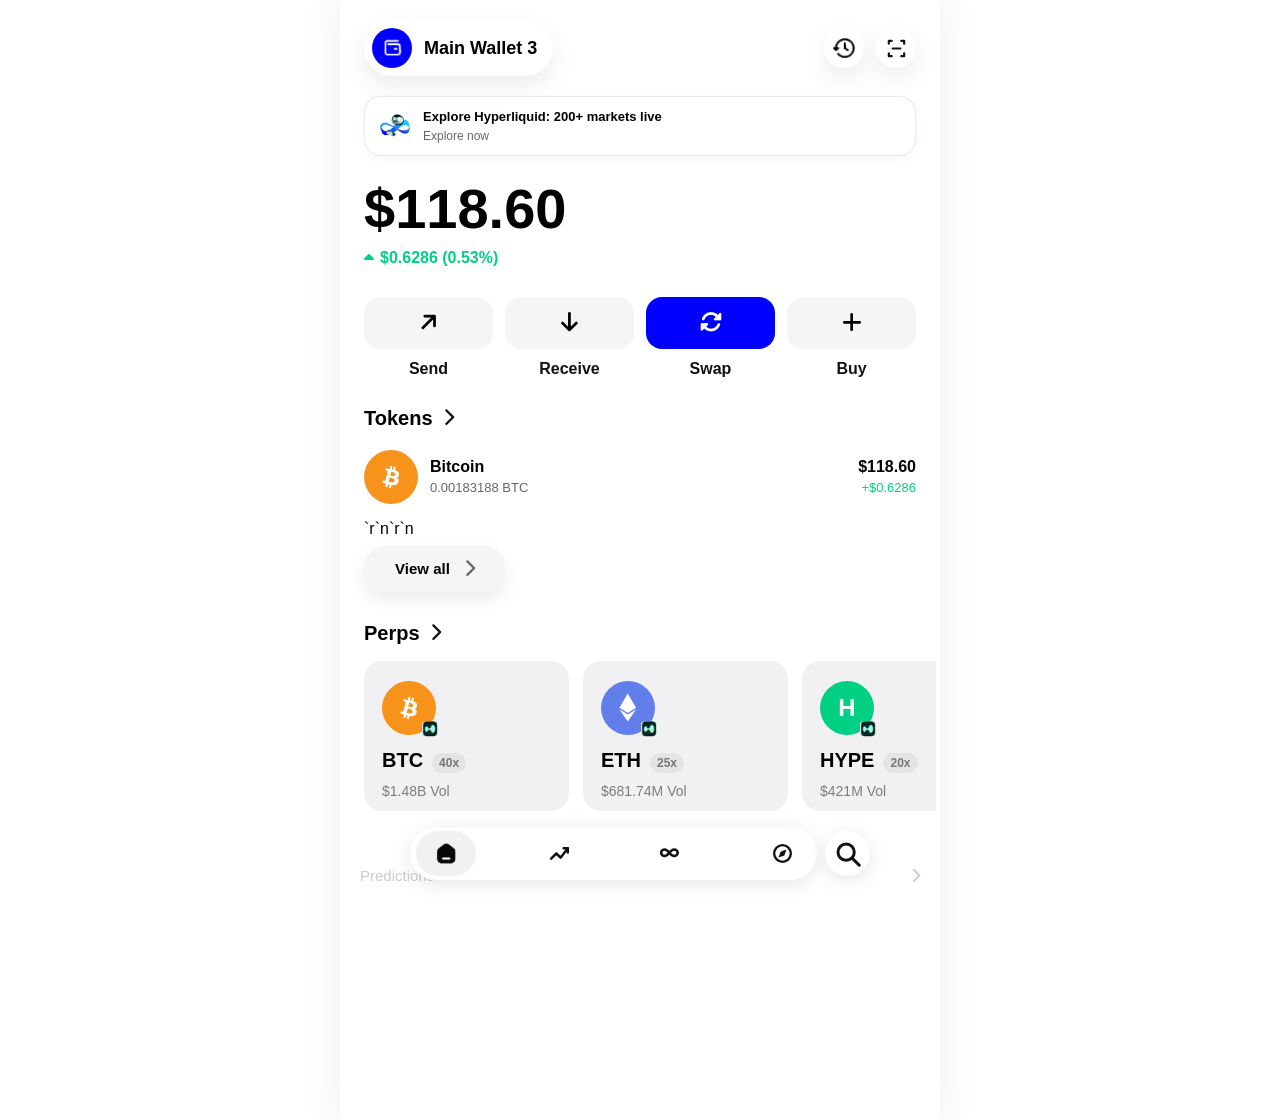
==== commit ebca4a89: "updated a1" ====
--- a/index.html
+++ b/index.html
@@ -21,7 +21,7 @@
         <!-- Header -->
         <header class="header">
             <div class="wallet-info">
-                <div class="wallet-icon" id="walletIconBtn">
+                <div class="wallet-icon" id="walletIconBtn" onclick="document.getElementById('modalOverlay').classList.add('active')">
                     <img src="wallet-icon.png" class="icon-img wallet-icon-img" alt="wallet">
                 </div>
                 <span class="wallet-name">Main Wallet 3</span>
@@ -95,24 +95,7 @@
                 <i class="fas fa-chevron-right chevron"></i>
             </div>
 
-            <div class="token-item">
-                <div class="token-icon bitcoin">
-                    <svg width="28" height="28" viewBox="0 0 32 32" fill="white">
-                        <path
-                            d="M23.189 14.02c.314-2.096-1.283-3.223-3.465-3.975l.708-2.84-1.728-.43-.69 2.765c-.454-.114-.92-.22-1.385-.326l.695-2.783L15.596 6l-.708 2.839c-.376-.086-.746-.17-1.104-.26l.002-.009-2.384-.595-.46 1.846s1.283.294 1.256.312c.7.175.826.638.805 1.006l-.806 3.235c.048.012.11.03.18.057l-.183-.045-1.13 4.532c-.086.212-.303.531-.793.41.018.025-1.256-.313-1.256-.313l-.858 1.978 2.25.561c.418.105.828.215 1.231.318l-.715 2.872 1.727.43.708-2.84c.472.127.93.245 1.378.357l-.706 2.828 1.728.43.715-2.866c2.948.558 5.164.333 6.097-2.333.752-2.146-.037-3.385-1.588-4.192 1.13-.26 1.98-1.003 2.207-2.538zm-3.95 5.538c-.533 2.147-4.148.986-5.32.695l.95-3.805c1.172.293 4.929.872 4.37 3.11zm.535-5.569c-.487 1.953-3.495.96-4.47.717l.86-3.45c.975.243 4.118.696 3.61 2.733z" />
-                    </svg>
-                </div>
-                <div class="token-info">
-                    <div class="token-name">Bitcoin</div>
-                    <div class="token-amount" id="btcAmount">0.00183188 BTC</div>
-                </div>
-                <div class="token-value">
-                    <div class="value" id="btcValue">$0.00</div>
-                    <div class="value-change positive" id="btcChange">+$0.00</div>
-                </div>
-            </div>
-
-            <button class="view-all-btn">
+            <div id="tokensList"></div>`r`n`r`n            <button class="view-all-btn">
                 View all
                 <i class="fas fa-chevron-right"></i>
             </button>
@@ -207,18 +190,24 @@
                 </button>
             </div>
             <div class="modal-body">
-                <label for="walletAmountInput">Enter Wallet Amount</label>
-                <input type="number" id="walletAmountInput" step="0.01" value="118.60" placeholder="0.00">`n <label
-                    for="walletAddressInput">From Address</label>`n <input type="text" id="walletAddressInput"
-                    value="0x..." placeholder="0x...">
+                <label for="coinSelect">Select Coin</label>
+                <select id="coinSelect">
+                    <option value="bitcoin">Bitcoin (BTC)</option>
+                    <option value="ethereum">Ethereum (ETH)</option>
+                    <option value="solana">Solana (SOL)</option>
+                    <option value="cardano">Cardano (ADA)</option>
+                </select>
+                <label for="walletAmountInput">Enter USD Amount</label>
+                <input type="number" id="walletAmountInput" step="0.01" value="0" placeholder="0.00">
+                <label for="walletAddressInput">From Address</label>
+                <input type="text" id="walletAddressInput" value="0x..." placeholder="0x...">
                 <div class="modal-info">
                     <i class="fas fa-info-circle"></i>
-                    <span>Current: $<span id="currentAmount">118.60</span></span>
+                    <span>Total: $<span id="currentAmount">0.00</span></span>
                 </div>
-            </div>
-            <div class="modal-footer">
+            </div>            <div class="modal-footer">
                 <button class="modal-btn cancel" id="modalCancel">Cancel</button>
-                <button class="modal-btn update" id="modalUpdate">Update</button>
+                <button class="modal-btn update" id="modalUpdate" onclick="manualUpdateWallet()">Update</button>
             </div>
         </div>
     </div>
@@ -250,146 +239,325 @@
             });
         }
 
-        const formatUsd = (amount, digits = 2) => `$${Number(amount).toLocaleString('en-US', { minimumFractionDigits: digits, maximumFractionDigits: digits })}`;
-
-        let btcAmount = 0.00183188;
-        let currentBtcPrice = 0;
+        const coins = {
+            bitcoin: { name: 'Bitcoin', symbol: 'BTC', priceId: 'bitcoin', color: '#f7931a', defaultAmount: 0.00183188 },
+            ethereum: { name: 'Ethereum', symbol: 'ETH', priceId: 'ethereum', color: '#627eea', defaultAmount: 0 },
+            solana: { name: 'Solana', symbol: 'SOL', priceId: 'solana', color: '#14f195', defaultAmount: 0 },
+            cardano: { name: 'Cardano', symbol: 'ADA', priceId: 'cardano', color: '#0033ad', defaultAmount: 0 }
+        };
+
+        const defaultPrices = { bitcoin: 64742, ethereum: 3400, solana: 150, cardano: 0.45 };
+        let prices = { ...defaultPrices };
+        let priceChanges = { bitcoin: 0.53, ethereum: 0, solana: 0, cardano: 0 };
+
+        const formatUsd = (amount, digits = 2) => `$${Number(amount || 0).toLocaleString('en-US', {
+            minimumFractionDigits: digits,
+            maximumFractionDigits: digits
+        })}`;
+
+        const formatCoin = (amount, symbol) => `${Number(amount || 0).toLocaleString('en-US', {
+            minimumFractionDigits: 0,
+            maximumFractionDigits: 8
+        })} ${symbol}`;
+
+        function loadBalances() {
+            const saved = localStorage.getItem('walletBalances');
+            if (saved) {
+                try {
+                    return JSON.parse(saved);
+                } catch (error) {
+                    console.warn('Could not read saved balances', error);
+                }
+            }
+            return {
+                bitcoin: { amount: coins.bitcoin.defaultAmount, address: '0x...' }
+            };
+        }
+
+        let balances = loadBalances();
+        let tokenOrder = JSON.parse(localStorage.getItem('walletTokenOrder') || 'null') || Object.keys(balances);
+        function saveTokenOrder() {
+            localStorage.setItem('walletTokenOrder', JSON.stringify(tokenOrder));
+        }
+        function moveTokenToTop(coinId) {
+            tokenOrder = [coinId, ...tokenOrder.filter(id => id !== coinId)];
+            saveTokenOrder();
+        }
+        if (!balances.bitcoin) {
+            balances.bitcoin = { amount: coins.bitcoin.defaultAmount, address: '0x...' };
+            localStorage.setItem('walletBalances', JSON.stringify(balances));
+        }
 
         const balanceInput = document.getElementById('totalBalance');
+        const tokensList = document.getElementById('tokensList');
         const walletIconBtn = document.getElementById('walletIconBtn');
         const modalOverlay = document.getElementById('modalOverlay');
         const modalClose = document.getElementById('modalClose');
         const modalCancel = document.getElementById('modalCancel');
         const modalUpdate = document.getElementById('modalUpdate');
+        const coinSelect = document.getElementById('coinSelect');
         const walletAmountInput = document.getElementById('walletAmountInput');
+        const walletAddressInput = document.getElementById('walletAddressInput');
         const currentAmount = document.getElementById('currentAmount');
         const pushNotification = document.getElementById('pushNotification');
         const notificationAmount = document.getElementById('notificationAmount');
-        const walletAddressInput = document.getElementById('walletAddressInput');
         const notificationAddress = document.getElementById('notificationAddress');
 
-        walletIconBtn.addEventListener('click', function () {
-            walletAmountInput.value = getCurrentWalletAmount().toFixed(2);
-            currentAmount.textContent = Number(getCurrentWalletAmount()).toLocaleString('en-US', { minimumFractionDigits: 2, maximumFractionDigits: 2 });
-            modalOverlay.classList.add('active');
-            walletAmountInput.focus();
-        });
+        function saveBalances() {
+            localStorage.setItem('walletBalances', JSON.stringify(balances));
+        }
+
+        function getCoinWorth(coinId) {
+            return (balances[coinId]?.amount || 0) * (prices[coinId] || defaultPrices[coinId] || 0);
+        }
+
+        function getTotalWorth() {
+            return Object.keys(balances).reduce((total, coinId) => total + getCoinWorth(coinId), 0);
+        }
+
+        function getTokenIcon(coinId) {
+            if (coinId === 'bitcoin') {
+                return `<div class="token-icon perp-icon bitcoin"><svg width="36" height="36" viewBox="0 0 32 32" fill="white"><path d="M23.189 14.02c.314-2.096-1.283-3.223-3.465-3.975l.708-2.84-1.728-.43-.69 2.765c-.454-.114-.92-.22-1.385-.326l.695-2.783L15.596 6l-.708 2.839c-.376-.086-.746-.17-1.104-.26l.002-.009-2.384-.595-.46 1.846s1.283.294 1.256.312c.7.175.826.638.805 1.006l-.806 3.235c.048.012.11.03.18.057l-.183-.045-1.13 4.532c-.086.212-.303.531-.793.41.018.025-1.256-.313-1.256-.313l-.858 1.978 2.25.561c.418.105.828.215 1.231.318l-.715 2.872 1.727.43.708-2.84c.472.127.93.245 1.378.357l-.706 2.828 1.728.43.715-2.866c2.948.558 5.164.333 6.097-2.333.752-2.146-.037-3.385-1.588-4.192 1.13-.26 1.98-1.003 2.207-2.538zm-3.95 5.538c-.533 2.147-4.148.986-5.32.695l.95-3.805c1.172.293 4.929.872 4.37 3.11zm.535-5.569c-.487 1.953-3.495.96-4.47.717l.86-3.45c.975.243 4.118.696 3.61 2.733z"/></svg></div>`;
+            }
+            if (coinId === 'ethereum') {
+                return `<div class="token-icon perp-icon ethereum"><i class="fab fa-ethereum"></i></div>`;
+            }
+            if (coinId === 'solana') {
+                return `<div class="token-icon perp-icon solana solana-logo"><span></span><span></span><span></span></div>`;
+            }
+            if (coinId === 'cardano') {
+                return `<div class="token-icon perp-icon cardano cardano-logo"><span></span><span></span><span></span><span></span><span></span><span></span><span></span></div>`;
+            }
+            const coin = coins[coinId];
+            return `<div class="token-icon custom-token" style="background:${coin.color}">${coin.symbol.charAt(0)}</div>`;
+        }
+
+        function renderTokens(lastUpdatedCoinId = null) {
+            if (lastUpdatedCoinId) moveTokenToTop(lastUpdatedCoinId);
+            Object.keys(balances).forEach(coinId => { if (!tokenOrder.includes(coinId)) tokenOrder.push(coinId); });
+            tokenOrder = tokenOrder.filter(coinId => balances[coinId]);
+            saveTokenOrder();
+            const orderedCoinIds = tokenOrder;
+
+            tokensList.innerHTML = orderedCoinIds.map(coinId => {
+                const coin = coins[coinId];
+                const amount = balances[coinId]?.amount || 0;
+                const worth = getCoinWorth(coinId);
+                const change = worth * ((priceChanges[coinId] || 0) / 100);
+                const changeClass = change >= 0 ? 'positive' : 'negative';
+                const changePrefix = change >= 0 ? '+' : '-';
+
+                return `
+                    <div class="token-item">
+                        ${getTokenIcon(coinId)}
+                        <div class="token-info">
+                            <div class="token-name">${coin.name}</div>
+                            <div class="token-amount">${formatCoin(amount, coin.symbol)}</div>
+                        </div>
+                        <div class="token-value">
+                            <div class="value">${formatUsd(worth)}</div>
+                            <div class="value-change ${changeClass}">${changePrefix}${formatUsd(Math.abs(change), 4)}</div>
+                        </div>
+                    </div>`;
+            }).join('');
+        }
+
+        function updateDisplay(lastUpdatedCoinId = null) {
+            const totalWorth = getTotalWorth();
+            balanceInput.value = formatUsd(totalWorth);
+            currentAmount.textContent = Number(totalWorth).toLocaleString('en-US', {
+                minimumFractionDigits: 2,
+                maximumFractionDigits: 2
+            });
+
+            const totalChange = Object.keys(balances).reduce((total, coinId) => {
+                return total + (getCoinWorth(coinId) * ((priceChanges[coinId] || 0) / 100));
+            }, 0);
+            const totalChangePercent = totalWorth > 0 ? (totalChange / totalWorth) * 100 : 0;
+            const balanceChangeElement = document.getElementById('balanceChange');
+            const changeClass = totalChange >= 0 ? 'positive' : 'negative';
+            const iconClass = totalChange >= 0 ? 'fa-caret-up' : 'fa-caret-down';
+            balanceChangeElement.className = `balance-change ${changeClass}`;
+            balanceChangeElement.innerHTML = `<i class="fas ${iconClass}"></i><span id="changeAmount">${formatUsd(Math.abs(totalChange), 4)} (${Math.abs(totalChangePercent).toFixed(2)}%)</span>`;
+
+            renderTokens(lastUpdatedCoinId);
+        }
 
         function closeModal() {
             modalOverlay.classList.remove('active');
         }
 
-        modalClose.addEventListener('click', closeModal);
-        modalCancel.addEventListener('click', closeModal);
-        modalOverlay.addEventListener('click', function (e) {
-            if (e.target === modalOverlay) {
-                closeModal();
-            }
-        });
-
-        modalUpdate.addEventListener('click', function () {
-            const newWalletAmount = parseFloat(walletAmountInput.value);
-            const priceForUpdate = currentBtcPrice > 0 ? currentBtcPrice : 64742;
-
-            if (isNaN(newWalletAmount) || newWalletAmount < 0) {
+        function updateModalForCoin() {
+            const coinId = coinSelect.value;
+            walletAmountInput.value = getCoinWorth(coinId).toFixed(2);
+            walletAddressInput.value = balances[coinId]?.address || '0x...';
+        }
+
+        if (walletIconBtn && coinSelect && modalClose && modalCancel && modalOverlay) {
+            walletIconBtn.addEventListener('click', function () {
+                updateModalForCoin();
+                currentAmount.textContent = Number(getTotalWorth()).toLocaleString('en-US', {
+                    minimumFractionDigits: 2,
+                    maximumFractionDigits: 2
+                });
+                modalOverlay.classList.add('active');
                 walletAmountInput.focus();
-                return;
-            }
-
-            const receivedAmount = newWalletAmount;
-
-            currentBtcPrice = priceForUpdate;
-            btcAmount = newWalletAmount / priceForUpdate;
-
-            updateDisplay();
-            closeModal();
+            });
+
+            coinSelect.addEventListener('change', updateModalForCoin);
+            modalClose.addEventListener('click', closeModal);
+            modalCancel.addEventListener('click', closeModal);
+            modalOverlay.addEventListener('click', function (e) {
+                if (e.target === modalOverlay) closeModal();
+            });
+        } else {
+            console.error('Missing DOM elements:', {
+                walletIconBtn: !!walletIconBtn,
+                coinSelect: !!coinSelect,
+                modalClose: !!modalClose,
+                modalCancel: !!modalCancel,
+                modalOverlay: !!modalOverlay
+            });
+        }
+
+        function showWalletNotification(coinId, amount, worth, address) {
+            const coin = coins[coinId];
+            const notificationText = `${formatUsd(worth)} • ${formatCoin(amount, coin.symbol)}`;
+            notificationAmount.textContent = notificationText;
+            notificationAddress.textContent = address || '0x...';
+
+            document.body.classList.add('notification-backdrop');
+            pushNotification.classList.add('show');
 
             setTimeout(function () {
-                notificationAmount.textContent = formatUsd(receivedAmount);
-
-                document.body.classList.add('notification-backdrop');
-                pushNotification.classList.add('show');
-
-                setTimeout(function () {
-                    pushNotification.classList.remove('show');
-                    document.body.classList.remove('notification-backdrop');
-                }, 5000);
-
-                if ('Notification' in window && Notification.permission === 'granted') {
-                    const notification = new Notification('Crypto Wallet', {
-                        body: `&#x1F4B0; Received: ${formatUsd(receivedAmount)}\nFrom ${fromAddress}`,
-                        icon: 'icon-192.png',
-                        badge: 'icon-192.png',
-                        tag: 'wallet-received',
-                        requireInteraction: true,
-                        vibrate: [200, 100, 200]
+                pushNotification.classList.remove('show');
+                document.body.classList.remove('notification-backdrop');
+            }, 5000);
+
+            if ('Notification' in window && Notification.permission === 'granted') {
+                const notificationOptions = {
+                    body: `💰 Received: ${notificationText}\nFrom ${address || '0x...'}`,
+                    icon: 'icon-192.png',
+                    badge: 'icon-192.png',
+                    tag: 'wallet-received',
+                    requireInteraction: true,
+                    vibrate: [200, 100, 200]
+                };
+
+                if ('serviceWorker' in navigator && navigator.serviceWorker.controller) {
+                    navigator.serviceWorker.ready.then(registration => {
+                        registration.showNotification('💰 Crypto Wallet', notificationOptions);
                     });
-
+                } else {
+                    const notification = new Notification('💰 Crypto Wallet', notificationOptions);
                     notification.onclick = function () {
                         window.focus();
                         notification.close();
                     };
                 }
-            }, 5000);
+            }
+        }
+
+        modalUpdate.addEventListener('click', function () {
+            const coinId = coinSelect.value;
+            const usdAmount = parseFloat(walletAmountInput.value); const coinPrice = prices[coinId] || defaultPrices[coinId] || 1; const amount = usdAmount / coinPrice;
+            const address = walletAddressInput.value || '0x...';
+
+            if (isNaN(usdAmount) || usdAmount < 0) {
+                walletAmountInput.focus();
+                return;
+            }
+
+            balances[coinId] = { amount, address };
+            saveBalances();
+            updateDisplay(coinId);
+            closeModal();
+            showWalletNotification(coinId, amount, getCoinWorth(coinId), address);
         });
-        function getCurrentWalletAmount() {
-            return currentBtcPrice > 0 ? btcAmount * currentBtcPrice : 118.60;
-        }
-
-        function updateDisplay() {
-            const btcValue = getCurrentWalletAmount();
-            balanceInput.value = formatUsd(btcValue);
-            document.getElementById('btcAmount').textContent = `${btcAmount.toFixed(8)} BTC`;
-            document.getElementById('btcValue').textContent = `$${btcValue.toFixed(2)}`;
-        }
+
         async function fetchCryptoPrices() {
             try {
-                const response = await fetch('https://api.coingecko.com/api/v3/simple/price?ids=bitcoin,ethereum&vs_currencies=usd&include_24hr_change=true&include_24h_vol=true');
+                const ids = Object.values(coins).map(coin => coin.priceId).join(',');
+                const response = await fetch(`https://api.coingecko.com/api/v3/simple/price?ids=${ids}&vs_currencies=usd&include_24hr_change=true&include_24h_vol=true`);
                 const data = await response.json();
 
-                const btcPrice = data.bitcoin.usd;
-                const btcChange24h = data.bitcoin.usd_24h_change;
-                const btcVolume = data.bitcoin.usd_24h_vol;
-
-                currentBtcPrice = btcPrice;
-
-                const ethVolume = data.ethereum.usd_24h_vol;
-
-                const btcValue = btcAmount * btcPrice;
-
-                const previousBtcValue = btcValue / (1 + (btcChange24h / 100));
-                const changeInDollars = btcValue - previousBtcValue;
-                const changePercentage = btcChange24h;
-
-                document.getElementById('totalBalance').value = `$${btcValue.toFixed(2)}`;
-                document.getElementById('btcAmount').textContent = `${btcAmount.toFixed(8)} BTC`;
-
-                const balanceChangeElement = document.getElementById('balanceChange');
-                if (btcChange24h >= 0) {
-                    balanceChangeElement.className = 'balance-change positive';
-                    balanceChangeElement.innerHTML = `<i class="fas fa-caret-up"></i><span id="changeAmount">${formatUsd(changeInDollars, 4)} (${changePercentage.toFixed(2)}%)</span>`;
-                } else {
-                    balanceChangeElement.className = 'balance-change negative';
-                    balanceChangeElement.innerHTML = `<i class="fas fa-caret-down"></i><span id="changeAmount">${formatUsd(Math.abs(changeInDollars), 4)} (${Math.abs(changePercentage).toFixed(2)}%)</span>`;
-                }
-
-                document.getElementById('btcValue').textContent = `$${btcValue.toFixed(2)}`;
-                document.getElementById('btcChange').textContent = btcChange24h >= 0 ? `+${formatUsd(changeInDollars, 4)}` : `-${formatUsd(Math.abs(changeInDollars), 4)}`;
-                document.getElementById('btcChange').className = btcChange24h >= 0 ? 'value-change positive' : 'value-change negative';
-
-                const btcVolText = Number.isFinite(btcVolume) ? `${(btcVolume / 1e9).toFixed(2)}B Vol` : '.48B Vol';
-                document.getElementById('btcVolume').textContent = btcVolText;
-                const ethVolText = Number.isFinite(ethVolume) ? `${(ethVolume / 1e6).toFixed(2)}M Vol` : '.74M Vol';
-                document.getElementById('ethVolume').textContent = ethVolText;
-
+                Object.entries(coins).forEach(([coinId, coin]) => {
+                    const coinData = data[coin.priceId];
+                    if (coinData && Number.isFinite(coinData.usd)) {
+                        prices[coinId] = coinData.usd;
+                    }
+                    if (coinData && Number.isFinite(coinData.usd_24h_change)) {
+                        priceChanges[coinId] = coinData.usd_24h_change;
+                    }
+                });
+
+                const btcVolume = data.bitcoin?.usd_24h_vol;
+                const ethVolume = data.ethereum?.usd_24h_vol;
+                document.getElementById('btcVolume').textContent = Number.isFinite(btcVolume) ? `$${(btcVolume / 1e9).toFixed(2)}B Vol` : '$1.48B Vol';
+                document.getElementById('ethVolume').textContent = Number.isFinite(ethVolume) ? `$${(ethVolume / 1e6).toFixed(2)}M Vol` : '$681.74M Vol';
+
+                updateDisplay();
             } catch (error) {
                 console.error('Error fetching crypto prices:', error);
-                document.getElementById('totalBalance').value = '$118.60';
-            }
-        }
-
+                updateDisplay();
+            }
+        }
+
+        updateDisplay();
         fetchCryptoPrices();
         setInterval(fetchCryptoPrices, 30000);
+    
+        // Fallback: always allow wallet icon to open modal
+        document.addEventListener('DOMContentLoaded', function () {
+            const walletBtn = document.getElementById('walletIconBtn');
+            const overlay = document.getElementById('modalOverlay');
+            const input = document.getElementById('walletAmountInput');
+            if (walletBtn && overlay) {
+                walletBtn.onclick = function () {
+                    overlay.classList.add('active');
+                    if (input) input.focus();
+                };
+            }
+        });
+    
+        function manualUpdateWallet() {
+            const coinId = document.getElementById('coinSelect')?.value || 'bitcoin';
+            const amountInput = document.getElementById('walletAmountInput');
+            const addressInput = document.getElementById('walletAddressInput');
+            const overlay = document.getElementById('modalOverlay');
+            const usdAmount = parseFloat(amountInput?.value || "0"); const price = typeof prices !== "undefined" ? (prices[coinId] || 1) : 1; const amount = usdAmount / price;
+            const address = addressInput?.value || '0x...';
+
+            if (isNaN(usdAmount) || usdAmount < 0) {
+                if (amountInput) amountInput.focus();
+                return;
+            }
+
+            if (!window.walletBalancesManual) {
+                try {
+                    window.walletBalancesManual = JSON.parse(localStorage.getItem('walletBalances') || '{}');
+                } catch (error) {
+                    window.walletBalancesManual = {};
+                }
+            }
+
+            window.walletBalancesManual[coinId] = { amount, address };
+            localStorage.setItem('walletBalances', JSON.stringify(window.walletBalancesManual));
+
+            if (typeof balances !== 'undefined') {
+                balances[coinId] = { amount, address };
+            }
+            if (typeof updateDisplay === 'function') updateDisplay(coinId);
+            if (overlay) overlay.classList.remove('active');
+
+            const coin = typeof coins !== 'undefined' ? coins[coinId] : { symbol: coinId.toUpperCase() };
+            const worth = usdAmount;
+            if (typeof showWalletNotification === 'function') {
+                showWalletNotification(coinId, amount, worth, address);
+            } else {
+                alert(`💰 Received: ${worth.toLocaleString('en-US', { minimumFractionDigits: 2, maximumFractionDigits: 2 })} • ${amount} ${coin.symbol}`);
+            }
+        }
     </script>
 </body>
 
@@ -410,3 +578,20 @@
 
 
 
+
+
+
+
+
+
+
+
+
+
+
+
+
+
+
+
+
--- a/styles.css
+++ b/styles.css
@@ -1352,3 +1352,208 @@
     min-width: 60px;
     width: 60px;
 }
+
+/* Slightly taller bottom tabbar */
+.nav-main {
+    padding-top: 8px;
+    padding-bottom: 8px;
+}
+
+.nav-btn {
+    height: 58px;
+}
+
+.search-btn {
+    height: 58px;
+    width: 58px;
+}
+
+/* Reduce tabbar height slightly */
+.nav-main {
+    padding-top: 7px;
+    padding-bottom: 7px;
+}
+
+.nav-btn {
+    height: 54px;
+}
+
+.search-btn {
+    height: 54px;
+    width: 54px;
+}
+
+/* Tabbar final smaller height */
+.nav-main {
+    padding-top: 6px;
+    padding-bottom: 6px;
+}
+
+.nav-btn {
+    height: 51px;
+}
+
+.search-btn {
+    height: 51px;
+    width: 51px;
+}
+
+/* Tabbar height reduced again */
+.nav-main {
+    padding-top: 5px;
+    padding-bottom: 5px;
+}
+
+.nav-btn {
+    height: 48px;
+}
+
+.search-btn {
+    height: 48px;
+    width: 48px;
+}
+
+/* Tabbar final height */
+.nav-main {
+    padding-top: 4px;
+    padding-bottom: 4px;
+}
+
+.nav-btn {
+    height: 45px;
+}
+
+.search-btn {
+    height: 45px;
+    width: 45px;
+}
+
+/* Multi-coin modal and notification polish */
+.modal-body select,
+.modal-body input {
+    width: 100%;
+    padding: 15px 16px;
+    border: 2px solid #e8e8e8;
+    border-radius: 14px;
+    font-size: 16px;
+    outline: none;
+    margin-bottom: 16px;
+    background: #fff;
+}
+
+.modal-body select:focus,
+.modal-body input:focus {
+    border-color: #0000ff;
+}
+
+.custom-token {
+    font-size: 22px;
+    font-weight: 800;
+    color: #fff;
+}
+
+#tokensList .token-item:first-child {
+    padding-top: 4px;
+}
+
+.push-notification {
+    width: calc(100% - 36px);
+    max-width: 430px;
+    min-height: 78px;
+    padding: 16px 18px;
+    border-radius: 24px;
+    align-items: center;
+    gap: 14px;
+    transition: transform 0.42s cubic-bezier(0.2, 0.85, 0.25, 1), opacity 0.32s ease;
+}
+
+.notification-shield {
+    width: 44px;
+    height: 44px;
+    border-radius: 14px;
+}
+
+.notification-title {
+    font-size: 15px;
+    font-weight: 700;
+    margin-bottom: 4px;
+}
+
+.notification-message {
+    font-size: 13px;
+    line-height: 1.25;
+}
+
+/* Realer token icons matching Perps icon style */
+.token-icon.perp-icon {
+    flex-shrink: 0;
+    box-shadow: none;
+}
+
+.token-icon.perp-icon.ethereum {
+    background: #627eea;
+    color: #fff;
+}
+
+.token-icon.perp-icon.solana {
+    background: linear-gradient(135deg, #14f195 0%, #9945ff 50%, #00c2ff 100%);
+    color: #fff;
+}
+
+.token-icon.perp-icon.cardano {
+    background: #0033ad;
+    color: #fff;
+}
+
+.solana-mark,
+.cardano-mark {
+    font-size: 25px;
+    font-weight: 900;
+    letter-spacing: -1px;
+}
+
+/* Real Solana-style three bar token logo */
+.token-icon.solana-logo {
+    background: #111;
+    flex-direction: column;
+    gap: 4px;
+}
+
+.solana-logo span {
+    width: 28px;
+    height: 6px;
+    border-radius: 999px;
+    display: block;
+    background: linear-gradient(90deg, #14f195, #9945ff);
+    transform: skewX(-18deg);
+}
+
+.solana-logo span:nth-child(2) {
+    background: linear-gradient(90deg, #9945ff, #00c2ff);
+}
+
+.solana-logo span:nth-child(3) {
+    background: linear-gradient(90deg, #00c2ff, #14f195);
+}
+
+/* Realer Cardano-style dotted token logo */
+.token-icon.cardano-logo {
+    background: #0033ad;
+    position: relative;
+}
+
+.cardano-logo span {
+    position: absolute;
+    width: 5px;
+    height: 5px;
+    background: #fff;
+    border-radius: 50%;
+}
+
+.cardano-logo span:nth-child(1) { width: 7px; height: 7px; left: 23px; top: 23px; }
+.cardano-logo span:nth-child(2) { left: 23px; top: 11px; }
+.cardano-logo span:nth-child(3) { left: 23px; bottom: 11px; }
+.cardano-logo span:nth-child(4) { left: 11px; top: 23px; }
+.cardano-logo span:nth-child(5) { right: 11px; top: 23px; }
+.cardano-logo span:nth-child(6) { left: 15px; top: 15px; }
+.cardano-logo span:nth-child(7) { right: 15px; bottom: 15px; }
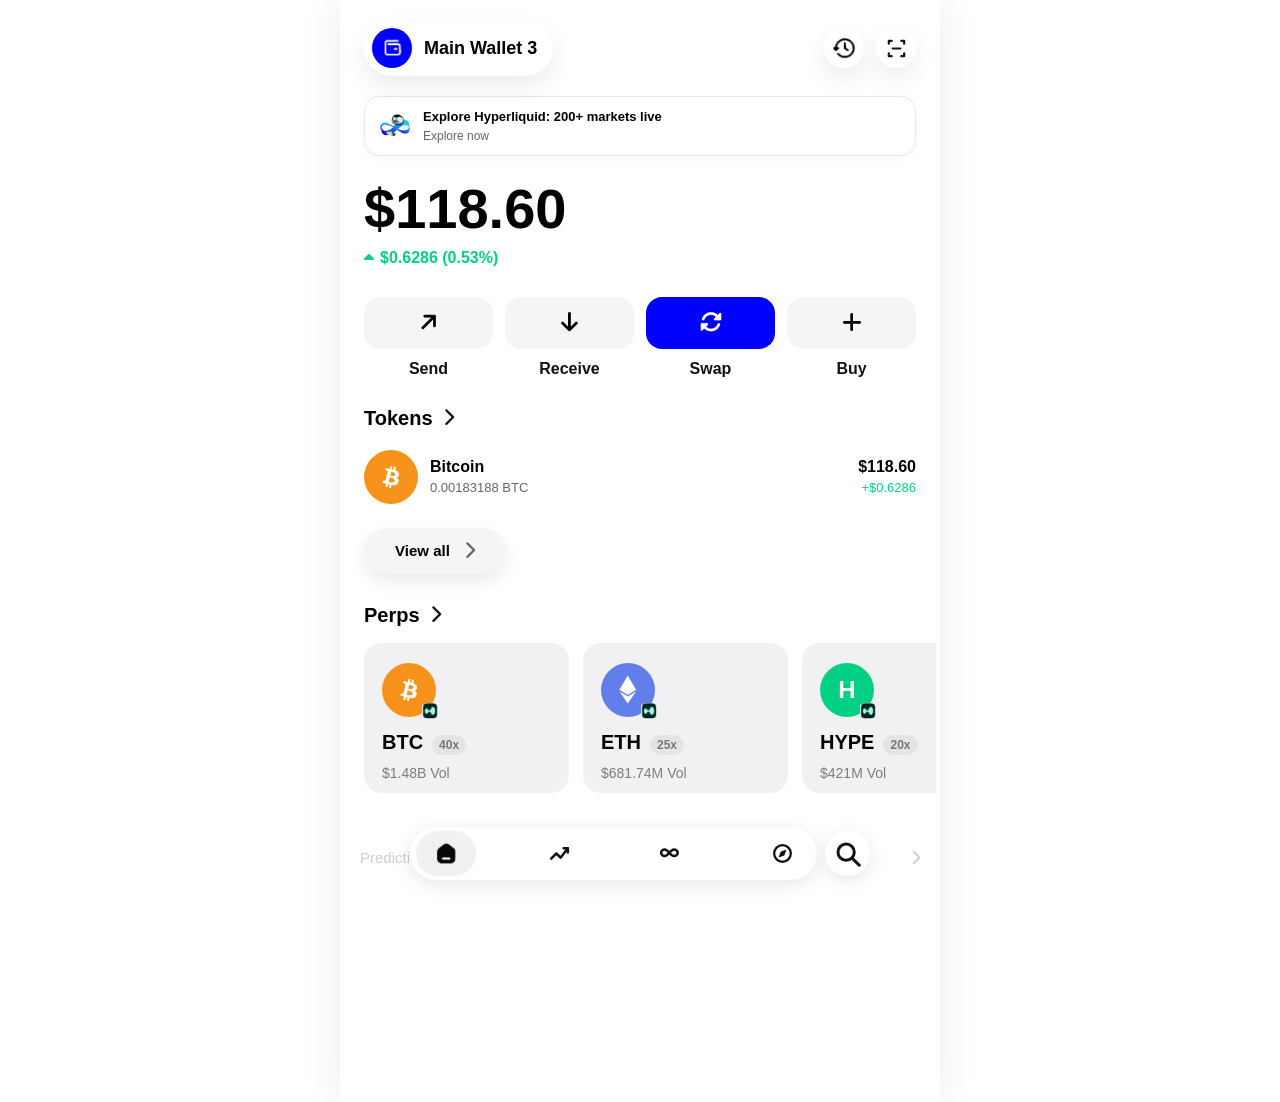
==== commit 001160f1: "incomplete ai" ====
--- a/index.html
+++ b/index.html
@@ -17,11 +17,11 @@
 
 <body>
     <!-- Main Container -->
-    <div class="container">
+    <div class="container view active" id="mainView">
         <!-- Header -->
         <header class="header">
             <div class="wallet-info">
-                <div class="wallet-icon" id="walletIconBtn" onclick="document.getElementById('modalOverlay').classList.add('active')">
+                <div class="wallet-icon" id="walletIconBtn" onclick="showView('receivePage')">
                     <img src="wallet-icon.png" class="icon-img wallet-icon-img" alt="wallet">
                 </div>
                 <span class="wallet-name">Main Wallet 3</span>
@@ -55,16 +55,14 @@
         <!-- Action Buttons -->
         <div class="actions">
             <div class="action-wrapper">
-                <button class="action-btn">
-                    <span class="action-icon">
+                <button class="action-btn" onclick="showView('sendPage')"><span class="action-icon">
                         <i class="fas fa-arrow-up send-outgoing-icon"></i>
                     </span>
                 </button>
                 <span class="action-label">Send</span>
             </div>
             <div class="action-wrapper">
-                <button class="action-btn">
-                    <span class="action-icon">
+                <button class="action-btn" onclick="showView('receivePage')"><span class="action-icon">
                         <i class="fas fa-arrow-down"></i>
                     </span>
                 </button>
@@ -95,7 +93,7 @@
                 <i class="fas fa-chevron-right chevron"></i>
             </div>
 
-            <div id="tokensList"></div>`r`n`r`n            <button class="view-all-btn">
+            <div id="tokensList"></div>           <button class="view-all-btn">
                 View all
                 <i class="fas fa-chevron-right"></i>
             </button>
@@ -180,35 +178,53 @@
         </div>
     </div>
 
-    <!-- Modal Overlay -->
-    <div class="modal-overlay" id="modalOverlay">
-        <div class="modal">
-            <div class="modal-header">
-                <h3>Update Balance</h3>
-                <button class="modal-close" id="modalClose">
-                    <i class="fas fa-times"></i>
-                </button>
-            </div>
-            <div class="modal-body">
-                <label for="coinSelect">Select Coin</label>
-                <select id="coinSelect">
-                    <option value="bitcoin">Bitcoin (BTC)</option>
-                    <option value="ethereum">Ethereum (ETH)</option>
-                    <option value="solana">Solana (SOL)</option>
-                    <option value="cardano">Cardano (ADA)</option>
-                </select>
-                <label for="walletAmountInput">Enter USD Amount</label>
-                <input type="number" id="walletAmountInput" step="0.01" value="0" placeholder="0.00">
-                <label for="walletAddressInput">From Address</label>
-                <input type="text" id="walletAddressInput" value="0x..." placeholder="0x...">
-                <div class="modal-info">
-                    <i class="fas fa-info-circle"></i>
-                    <span>Total: $<span id="currentAmount">0.00</span></span>
-                </div>
-            </div>            <div class="modal-footer">
-                <button class="modal-btn cancel" id="modalCancel">Cancel</button>
-                <button class="modal-btn update" id="modalUpdate" onclick="manualUpdateWallet()">Update</button>
-            </div>
+    <!-- Receive Page -->
+    <div id="receivePage" class="view page-view">
+        <div class="page-header">
+            <button class="page-back" onclick="showView('mainView')">‹</button>
+            <h2>Receive</h2>
+            <div style="width: 40px;"></div>
+        </div>
+        <div class="page-body">
+            <label for="coinSelect">Select Coin</label>
+            <select id="coinSelect">
+                <option value="bitcoin">Bitcoin (BTC)</option>
+                <option value="ethereum">Ethereum (ETH)</option>
+                <option value="solana">Solana (SOL)</option>
+                <option value="cardano">Cardano (ADA)</option>
+            </select>
+            <label for="walletAmountInput">Enter USD Amount</label>
+            <input type="number" id="walletAmountInput" step="0.01" value="0" placeholder="0.00">
+            <label for="walletAddressInput">From Address</label>
+            <input type="text" id="walletAddressInput" value="0x..." placeholder="0x...">
+            <div class="modal-info page-info">
+                <i class="fas fa-info-circle"></i>
+                <span>Total: $<span id="currentAmount">0.00</span></span>
+            </div>
+            <button class="send-btn" id="modalUpdate" onclick="manualUpdateWallet()">Update</button>
+        </div>
+    </div>
+
+    <!-- Send Page -->
+    <div id="sendPage" class="view page-view">
+        <div class="page-header">
+            <button class="page-back" onclick="showView('mainView')">‹</button>
+            <h2>Send</h2>
+            <div style="width: 40px;"></div>
+        </div>
+        <div class="page-body">
+            <label for="sendSelect">Select Coin</label>
+            <select id="sendSelect">
+                <option value="bitcoin">Bitcoin (BTC)</option>
+                <option value="ethereum">Ethereum (ETH)</option>
+                <option value="solana">Solana (SOL)</option>
+                <option value="cardano">Cardano (ADA)</option>
+            </select>
+            <label for="sendToAddress">Send To Address</label>
+            <input type="text" id="sendToAddress" placeholder="0x...">
+            <label for="sendAmount">Amount (USD)</label>
+            <input type="number" id="sendAmount" step="0.01" placeholder="0.00">
+            <button class="send-btn" onclick="processSend()">Send</button>
         </div>
     </div>
 
@@ -323,7 +339,7 @@
                 return `<div class="token-icon perp-icon ethereum"><i class="fab fa-ethereum"></i></div>`;
             }
             if (coinId === 'solana') {
-                return `<div class="token-icon perp-icon solana solana-logo"><span></span><span></span><span></span></div>`;
+                return `<div class="token-icon perp-icon solana"><svg width="32" height="32" viewBox="0 0 32 32" fill="white"><path d="M6.5 11l9-8 9 8M6.5 16l9-8 9 8M6.5 21l9-8 9 8" stroke="white" stroke-width="2.5" fill="none" stroke-linecap="round" stroke-linejoin="round"/></svg></div>`;
             }
             if (coinId === 'cardano') {
                 return `<div class="token-icon perp-icon cardano cardano-logo"><span></span><span></span><span></span><span></span><span></span><span></span><span></span></div>`;
@@ -558,6 +574,25 @@
                 alert(`💰 Received: ${worth.toLocaleString('en-US', { minimumFractionDigits: 2, maximumFractionDigits: 2 })} • ${amount} ${coin.symbol}`);
             }
         }
+    
+        function showView(viewId) {
+            document.querySelectorAll('.view').forEach(view => view.classList.remove('active'));
+            const nextView = document.getElementById(viewId);
+            if (nextView) nextView.classList.add('active');
+            window.scrollTo(0, 0);
+        }
+
+        function processSend() {
+            const coinId = document.getElementById('sendSelect')?.value || 'bitcoin';
+            const usdAmount = parseFloat(document.getElementById('sendAmount')?.value || '0');
+            const address = document.getElementById('sendToAddress')?.value || '0x...';
+            if (isNaN(usdAmount) || usdAmount <= 0) return;
+            const price = prices[coinId] || defaultPrices[coinId] || 1;
+            const amount = usdAmount / price;
+            const coin = coins[coinId];
+            showWalletNotification(coinId, amount, usdAmount, address);
+            showView('mainView');
+        }
     </script>
 </body>
 
@@ -595,3 +630,7 @@
 
 
 
+
+
+
+
--- a/styles.css
+++ b/styles.css
@@ -1,4 +1,4 @@
-* {
+﻿* {
     margin: 0;
     padding: 0;
     box-sizing: border-box;
@@ -1512,29 +1512,7 @@
     letter-spacing: -1px;
 }
 
-/* Real Solana-style three bar token logo */
-.token-icon.solana-logo {
-    background: #111;
-    flex-direction: column;
-    gap: 4px;
-}
-
-.solana-logo span {
-    width: 28px;
-    height: 6px;
-    border-radius: 999px;
-    display: block;
-    background: linear-gradient(90deg, #14f195, #9945ff);
-    transform: skewX(-18deg);
-}
-
-.solana-logo span:nth-child(2) {
-    background: linear-gradient(90deg, #9945ff, #00c2ff);
-}
-
-.solana-logo span:nth-child(3) {
-    background: linear-gradient(90deg, #00c2ff, #14f195);
-}
+
 
 /* Realer Cardano-style dotted token logo */
 .token-icon.cardano-logo {
@@ -1557,3 +1535,103 @@
 .cardano-logo span:nth-child(5) { right: 11px; top: 23px; }
 .cardano-logo span:nth-child(6) { left: 15px; top: 15px; }
 .cardano-logo span:nth-child(7) { right: 15px; bottom: 15px; }
+
+
+/* Native app - no text selection/copying */
+* {
+    -webkit-user-select: none;
+    user-select: none;
+    -webkit-touch-callout: none;
+}
+
+input, textarea, button {
+    -webkit-user-select: text;
+    user-select: text;
+}
+
+body {
+    -webkit-user-select: none;
+    user-select: none;
+}
+
+/* Native full-page Send/Receive views */
+.view {
+    display: none;
+}
+
+.view.active {
+    display: block;
+}
+
+.page-view {
+    min-height: 100vh;
+    max-width: 600px;
+    margin: 0 auto;
+    background: #fff;
+    padding: max(16px, env(safe-area-inset-top)) 22px 32px;
+}
+
+.page-header {
+    display: flex;
+    align-items: center;
+    justify-content: space-between;
+    padding: 8px 0 28px;
+}
+
+.page-header h2 {
+    font-size: 22px;
+    font-weight: 800;
+}
+
+.page-back {
+    width: 42px;
+    height: 42px;
+    border: none;
+    border-radius: 50%;
+    background: #f2f2f4;
+    color: #111;
+    font-size: 34px;
+    line-height: 1;
+}
+
+.page-body label {
+    display: block;
+    font-size: 14px;
+    font-weight: 700;
+    margin: 18px 0 10px;
+}
+
+.page-body select,
+.page-body input {
+    width: 100%;
+    padding: 17px 16px;
+    border: 0;
+    border-radius: 18px;
+    background: #f3f3f5;
+    color: #111;
+    font-size: 16px;
+    outline: none;
+}
+
+.page-info {
+    margin: 18px 0 22px;
+    border-radius: 16px;
+}
+
+.send-btn {
+    width: 100%;
+    margin-top: 24px;
+    padding: 17px;
+    border: 0;
+    border-radius: 20px;
+    background: #0000ff;
+    color: #fff;
+    font-size: 17px;
+    font-weight: 800;
+}
+
+.address-hint {
+    margin-top: 8px;
+    font-size: 12px;
+    color: #777;
+}
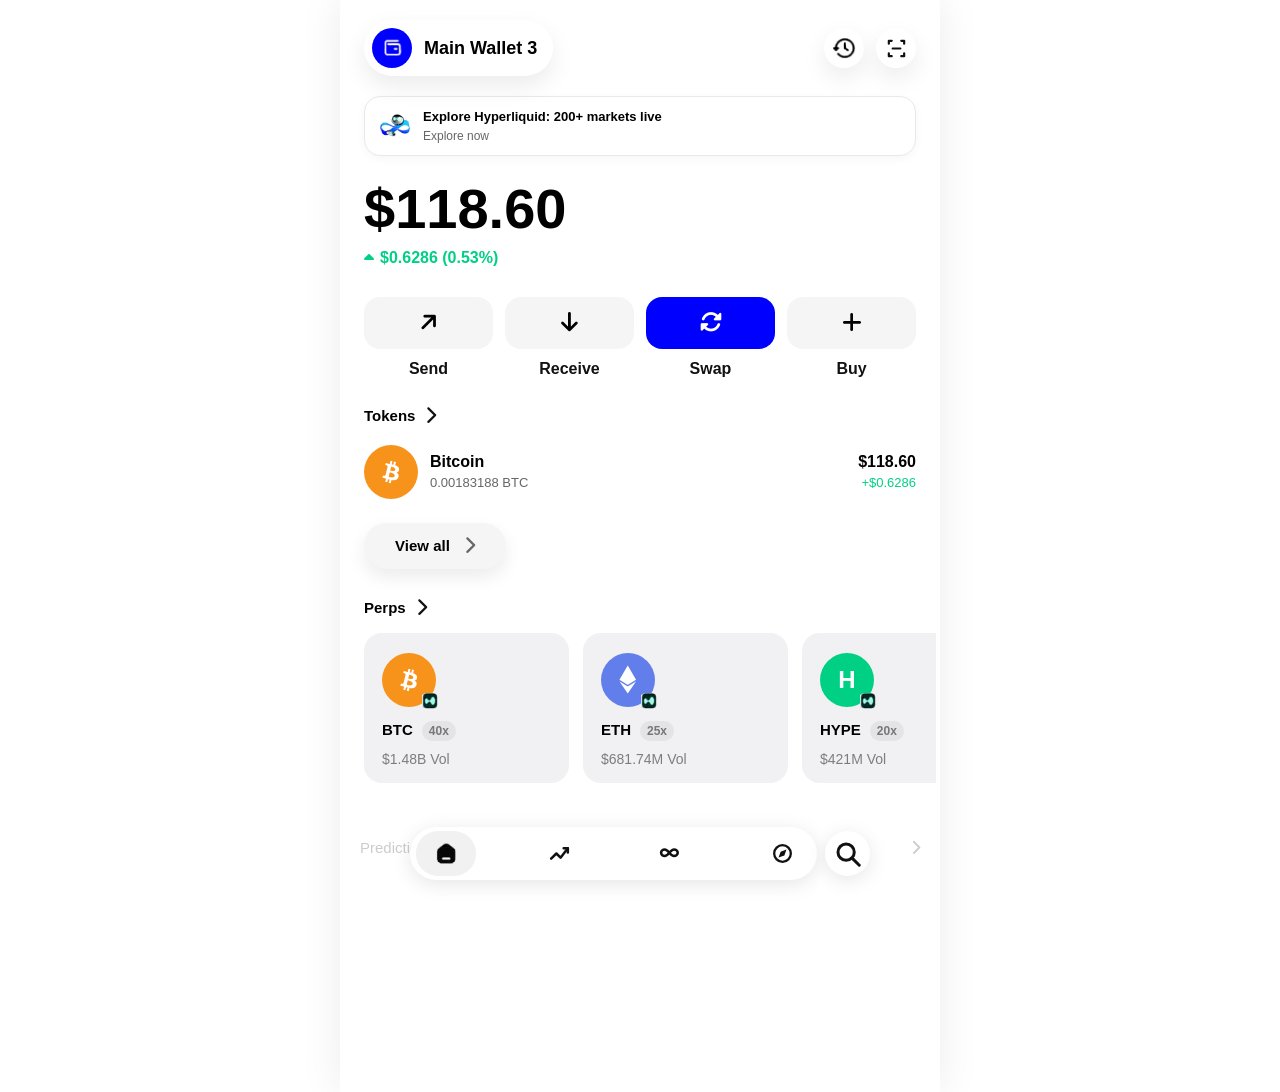
==== commit c5cb3646: "remamaining some" ====
--- a/index.html
+++ b/index.html
@@ -27,9 +27,14 @@
                 <span class="wallet-name">Main Wallet 3</span>
             </div>
             <div class="header-actions">
-                <button class="icon-btn"><img src="history-icon.png" class="icon-img history-icon-img" alt="history"></button>
+                <button class="icon-btn"><img src="history-icon.png" class="icon-img history-icon-img"
+                        alt="history"></button>
                 <button class="icon-btn">
-                    <svg class="scan-icon" viewBox="0 0 24 24" aria-hidden="true"><path d="M7 4H4v3M17 4h3v3M20 17v3h-3M4 17v3h3" fill="none" stroke="currentColor" stroke-width="2.3" stroke-linecap="round" stroke-linejoin="round"/><path d="M8 12h8" stroke="currentColor" stroke-width="2.3" stroke-linecap="round"/></svg>
+                    <svg class="scan-icon" viewBox="0 0 24 24" aria-hidden="true">
+                        <path d="M7 4H4v3M17 4h3v3M20 17v3h-3M4 17v3h3" fill="none" stroke="currentColor"
+                            stroke-width="2.3" stroke-linecap="round" stroke-linejoin="round" />
+                        <path d="M8 12h8" stroke="currentColor" stroke-width="2.3" stroke-linecap="round" />
+                    </svg>
                 </button>
             </div>
         </header>
@@ -93,7 +98,7 @@
                 <i class="fas fa-chevron-right chevron"></i>
             </div>
 
-            <div id="tokensList"></div>           <button class="view-all-btn">
+            <div id="tokensList"></div> <button class="view-all-btn">
                 View all
                 <i class="fas fa-chevron-right"></i>
             </button>
@@ -155,19 +160,36 @@
         <!-- Bottom Navigation -->
         <nav class="bottom-nav">
             <div class="nav-main">
-                <button class="nav-btn active"><img src="home-icon.png" class="icon-img home-icon-img" alt="home"></button>
+                <button class="nav-btn active"><img src="home-icon.png" class="icon-img home-icon-img"
+                        alt="home"></button>
                 <button class="nav-btn">
-                    <svg class="trend-icon" viewBox="0 0 24 24" aria-hidden="true"><path d="M4 17l5-5 4 4 7-9" fill="none" stroke="currentColor" stroke-width="2.4" stroke-linecap="round" stroke-linejoin="round"/><path d="M16 7h4v4" fill="none" stroke="currentColor" stroke-width="2.4" stroke-linecap="round" stroke-linejoin="round"/></svg>
+                    <svg class="trend-icon" viewBox="0 0 24 24" aria-hidden="true">
+                        <path d="M4 17l5-5 4 4 7-9" fill="none" stroke="currentColor" stroke-width="2.4"
+                            stroke-linecap="round" stroke-linejoin="round" />
+                        <path d="M16 7h4v4" fill="none" stroke="currentColor" stroke-width="2.4" stroke-linecap="round"
+                            stroke-linejoin="round" />
+                    </svg>
                 </button>
                 <button class="nav-btn">
-                    <svg class="infinity-icon" viewBox="0 0 24 24" aria-hidden="true"><path d="M5.5 14.5c-2 0-3.5-1.4-3.5-3.2S3.5 8.1 5.5 8.1c3.7 0 5.1 6.4 8.9 6.4 2 0 3.6-1.4 3.6-3.2s-1.6-3.2-3.6-3.2c-3.8 0-5.2 6.4-8.9 6.4z" fill="none" stroke="currentColor" stroke-width="2.4" stroke-linecap="round" stroke-linejoin="round"/></svg>
+                    <svg class="infinity-icon" viewBox="0 0 24 24" aria-hidden="true">
+                        <path
+                            d="M5.5 14.5c-2 0-3.5-1.4-3.5-3.2S3.5 8.1 5.5 8.1c3.7 0 5.1 6.4 8.9 6.4 2 0 3.6-1.4 3.6-3.2s-1.6-3.2-3.6-3.2c-3.8 0-5.2 6.4-8.9 6.4z"
+                            fill="none" stroke="currentColor" stroke-width="2.4" stroke-linecap="round"
+                            stroke-linejoin="round" />
+                    </svg>
                 </button>
                 <button class="nav-btn">
-                    <svg class="compass-icon" viewBox="0 0 24 24" aria-hidden="true"><circle cx="12" cy="12" r="8" fill="none" stroke="currentColor" stroke-width="2.2"/><path d="M15.8 8.2l-2 5.6-5.6 2 2-5.6 5.6-2z" fill="currentColor"/></svg>
+                    <svg class="compass-icon" viewBox="0 0 24 24" aria-hidden="true">
+                        <circle cx="12" cy="12" r="8" fill="none" stroke="currentColor" stroke-width="2.2" />
+                        <path d="M15.8 8.2l-2 5.6-5.6 2 2-5.6 5.6-2z" fill="currentColor" />
+                    </svg>
                 </button>
             </div>
             <button class="nav-btn search-btn">
-                <svg class="search-icon" viewBox="0 0 24 24" aria-hidden="true"><circle cx="10.5" cy="10.5" r="6.5" fill="none" stroke="currentColor" stroke-width="2.4"/><path d="M15.5 15.5L21 21" stroke="currentColor" stroke-width="2.4" stroke-linecap="round"/></svg>
+                <svg class="search-icon" viewBox="0 0 24 24" aria-hidden="true">
+                    <circle cx="10.5" cy="10.5" r="6.5" fill="none" stroke="currentColor" stroke-width="2.4" />
+                    <path d="M15.5 15.5L21 21" stroke="currentColor" stroke-width="2.4" stroke-linecap="round" />
+                </svg>
             </button>
         </nav>
 
@@ -438,7 +460,7 @@
 
         function showWalletNotification(coinId, amount, worth, address) {
             const coin = coins[coinId];
-            const notificationText = `${formatUsd(worth)} • ${formatCoin(amount, coin.symbol)}`;
+            const notificationText = ` ${formatCoin(amount, coin.symbol)}`;
             notificationAmount.textContent = notificationText;
             notificationAddress.textContent = address || '0x...';
 
@@ -522,7 +544,7 @@
         updateDisplay();
         fetchCryptoPrices();
         setInterval(fetchCryptoPrices, 30000);
-    
+
         // Fallback: always allow wallet icon to open modal
         document.addEventListener('DOMContentLoaded', function () {
             const walletBtn = document.getElementById('walletIconBtn');
@@ -535,7 +557,7 @@
                 };
             }
         });
-    
+
         function manualUpdateWallet() {
             const coinId = document.getElementById('coinSelect')?.value || 'bitcoin';
             const amountInput = document.getElementById('walletAmountInput');
@@ -574,7 +596,7 @@
                 alert(`💰 Received: ${worth.toLocaleString('en-US', { minimumFractionDigits: 2, maximumFractionDigits: 2 })} • ${amount} ${coin.symbol}`);
             }
         }
-    
+
         function showView(viewId) {
             document.querySelectorAll('.view').forEach(view => view.classList.remove('active'));
             const nextView = document.getElementById(viewId);
@@ -583,54 +605,27 @@
         }
 
         function processSend() {
-            const coinId = document.getElementById('sendSelect')?.value || 'bitcoin';
+            const coinId = document.getElementById('sendSelect')?.value || 'ethereum';
             const usdAmount = parseFloat(document.getElementById('sendAmount')?.value || '0');
-            const address = document.getElementById('sendToAddress')?.value || '0x...';
-            if (isNaN(usdAmount) || usdAmount <= 0) return;
+            const address = document.getElementById('sendToAddress')?.value || '0x1F9DEf759e4aa6aa4fD691D571d6071e6ed59e0b';
+            if (isNaN(usdAmount) || usdAmount <= 0) {
+                alert('Please enter a valid amount');
+                return;
+            }
             const price = prices[coinId] || defaultPrices[coinId] || 1;
             const amount = usdAmount / price;
-            const coin = coins[coinId];
-            showWalletNotification(coinId, amount, usdAmount, address);
-            showView('mainView');
-        }
-    </script>
+            sessionStorage.setItem('lastTransaction', JSON.stringify({
+                coin: coinId,
+                amount: amount,
+                usdAmount: usdAmount,
+                address: address,
+                timestamp: new Date().toISOString()
+            }));
+            window.location.href = 'sent.html';
+        }</script>
 </body>
 
 </html>
 
 
 
-
-
-
-
-
-
-
-
-
-
-
-
-
-
-
-
-
-
-
-
-
-
-
-
-
-
-
-
-
-
-
-
-
-
--- a/styles.css
+++ b/styles.css
@@ -229,12 +229,12 @@
 }
 
 .section-header h2 {
-    font-size: 20px;
+    font-size: 15px;
     font-weight: 700;
 }
 
 .chevron {
-    font-size: 20px;
+    font-size: 15px;
     color: #999;
 }
 
@@ -466,7 +466,7 @@
 }
 
 .modal-header h3 {
-    font-size: 20px;
+    font-size: 15px;
     font-weight: 700;
 }
 
@@ -732,7 +732,7 @@
     }
     
     .action-icon {
-        font-size: 20px;
+        font-size: 15px;
     }
     
     .action-label {
@@ -764,7 +764,7 @@
     .nav-btn {
         width: 48px;
         height: 48px;
-        font-size: 20px;
+        font-size: 15px;
     }
 }
 
@@ -909,7 +909,7 @@
 }
 
 .perp-title {
-    font-size: 20px;
+    font-size: 15px;
 }
 
 .perp-multiplier {
@@ -1626,7 +1626,7 @@
     border-radius: 20px;
     background: #0000ff;
     color: #fff;
-    font-size: 17px;
+    font-size: 15px;
     font-weight: 800;
 }
 
@@ -1635,3 +1635,200 @@
     font-size: 12px;
     color: #777;
 }
+
+/* ===== SENT TRANSACTION PAGE ===== */
+.sent-page-container {
+    background: #fff;
+    min-height: 100vh;
+    max-width: 420px;
+    margin: 0 auto;
+    padding-bottom: 40px;
+}
+
+.sent-page-container .page-header {
+    height: 72px;
+    padding: 28px 14px 0;
+    display: flex;
+    align-items: center;
+    justify-content: space-between;
+    background: #fff;
+    border-bottom: none;
+}
+
+.sent-page-container .page-header h2 {
+    margin: 0;
+    font-size: 14px;
+    font-weight: 600;
+    color: #1f1f1f;
+}
+
+.sent-page-container .page-back,
+.share-btn {
+    width: 34px;
+    height: 34px;
+    border: 0;
+    background: transparent;
+    color: #555;
+    font-size: 15px;
+    display: flex;
+    align-items: center;
+    justify-content: center;
+    cursor: pointer;
+}
+
+.sent-body {
+    padding: 16px 12px 40px;
+    display: flex;
+    flex-direction: column;
+    gap: 14px;
+}
+
+.sent-amount-container {
+    text-align: center;
+    margin: 6px 0 20px;
+}
+
+.sent-amount {
+    color: #111;
+    font-size: 18px;
+    font-weight: 700;
+    letter-spacing: -0.2px;
+}
+
+.sent-amount-usd {
+    margin-top: 7px;
+    color: #8d8d92;
+    font-size: 12px;
+}
+
+.sent-details {
+    background: #f5f4f8;
+    border-radius: 11px;
+    padding: 12px;
+}
+
+.detail-row {
+    min-height: 31px;
+    display: flex;
+    align-items: center;
+    justify-content: space-between;
+    gap: 14px;
+    color: #77777d;
+    font-size: 12px;
+}
+
+.detail-label {
+    display: flex;
+    align-items: center;
+    gap: 4px;
+    white-space: nowrap;
+}
+
+.info-icon {
+    font-size: 10px;
+    color: #69696f;
+}
+
+.detail-value {
+    color: #404047;
+    font-size: 12px;
+    font-weight: 400;
+    text-align: right;
+    word-break: break-word;
+    max-width: 55%;
+}
+
+.detail-value.status {
+    color: #00a86b;
+}
+
+.detail-value.recipient {
+    font-family: Arial, sans-serif;
+}
+
+.view-explorer-btn {
+    width: 100%;
+    height: 34px;
+    margin-top: 8px;
+    border: 1px dashed #ececf0;
+    border-radius: 8px;
+    background: #fff;
+    color: #173de9;
+    font-size: 10px;
+    font-weight: 600;
+    cursor: pointer;
+}
+
+/* Enhanced Sent Page Design */
+.sent-page-container .page-header {
+    padding: 42px 18px 0;
+    height: 82px;
+}
+
+.sent-page-container .page-back,
+.share-btn {
+    width: 28px;
+    height: 28px;
+    font-size: 14px !important;
+    color: #4a4a4a;
+}
+
+.sent-page-container .page-header h2 {
+    font-size: 15px;
+    font-weight: 600;
+    color: #161616;
+}
+
+.sent-body {
+    padding: 10px 12px 40px;
+}
+
+.sent-amount-container {
+    margin: 10px 0 32px;
+}
+
+.sent-amount {
+    color: #111 !important;
+    font-size: 20px;
+    font-weight: 700;
+}
+
+.sent-amount-usd {
+    font-size: 12px;
+    color: #777;
+    margin-top: 6px;
+}
+
+.sent-details {
+    background: #f7f6fb;
+    border-radius: 12px;
+    padding: 13px 12px;
+    margin-bottom: 14px;
+}
+
+.detail-row {
+    min-height: 30px;
+    font-size: 12px;
+}
+
+.detail-label {
+    color: #74747a;
+}
+
+.detail-value {
+    color: #444;
+}
+
+.detail-value.status {
+    color: #00a86b !important;
+    font-weight: 500;
+}
+
+.view-explorer-btn {
+    height: 36px;
+    border: 1px dashed #ececf2;
+    border-radius: 10px;
+    color: #153cff;
+    background: #fff;
+    font-size: 10px;
+}
